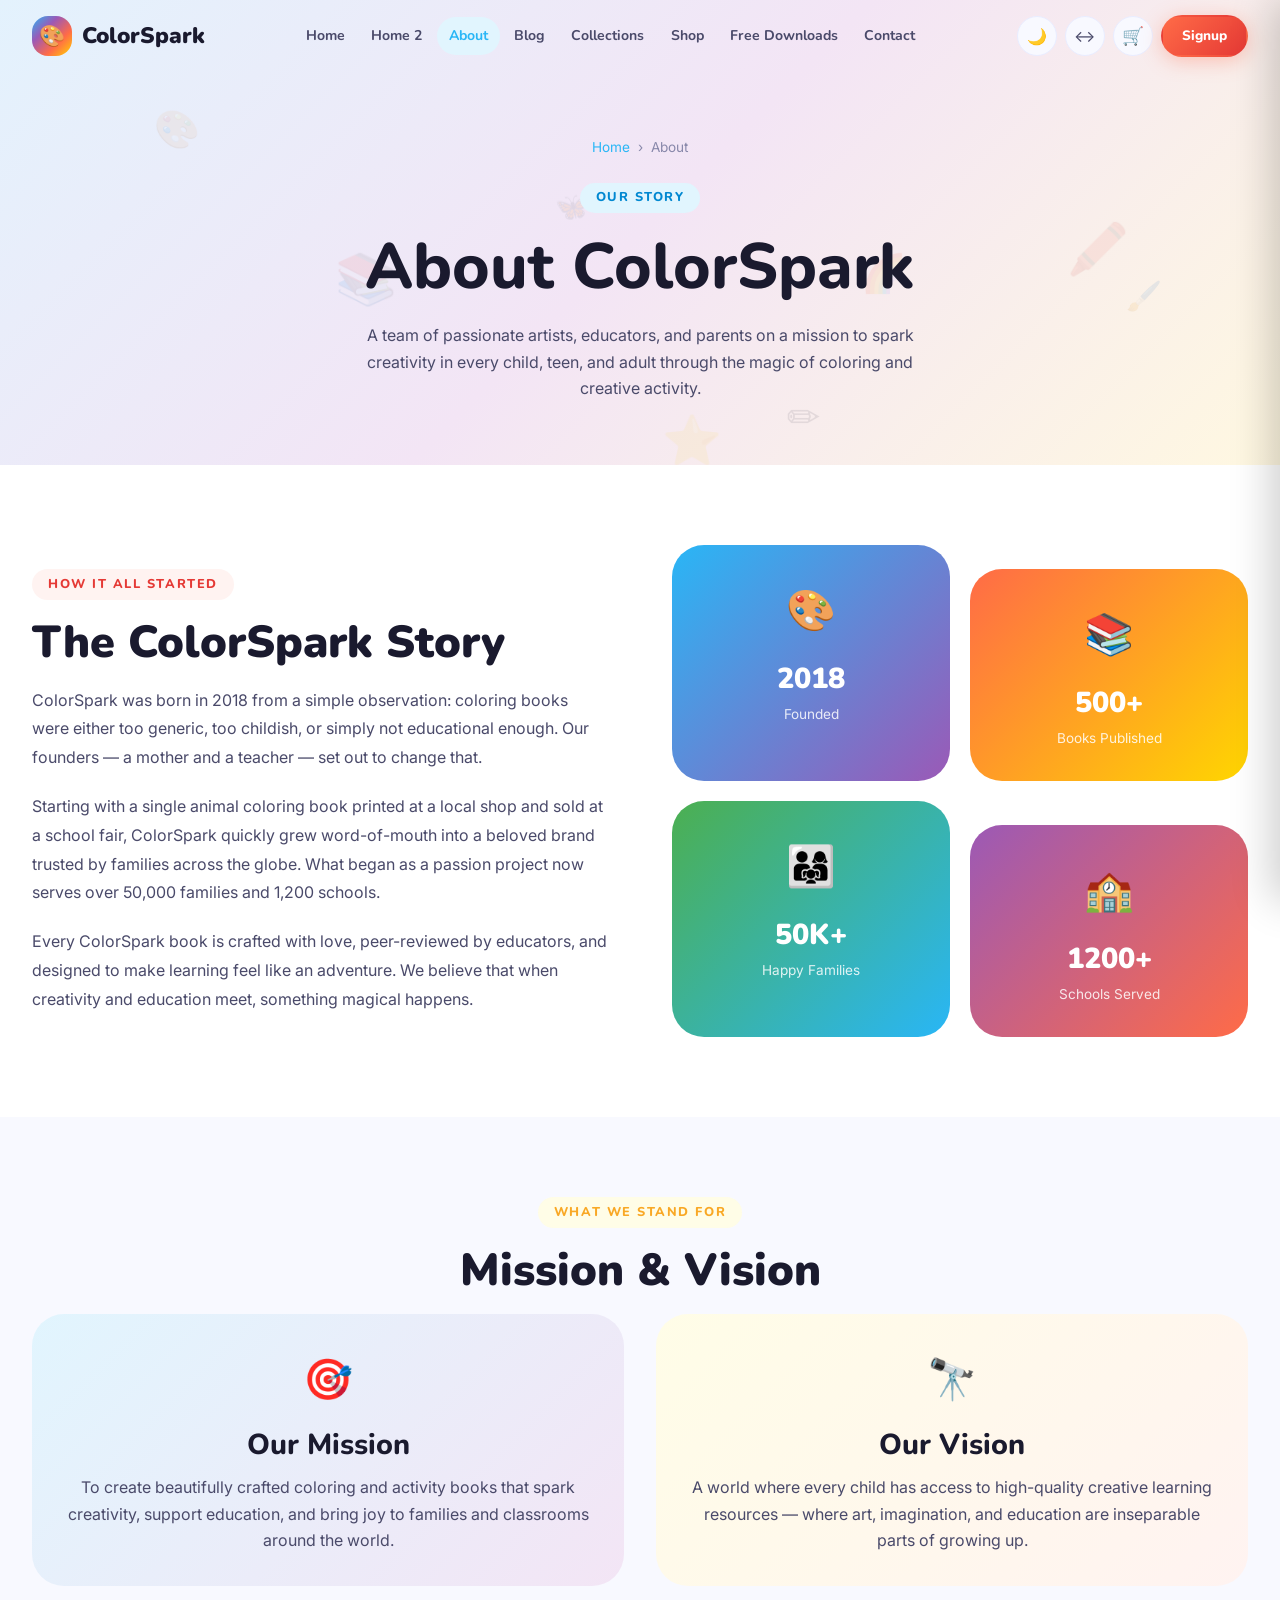
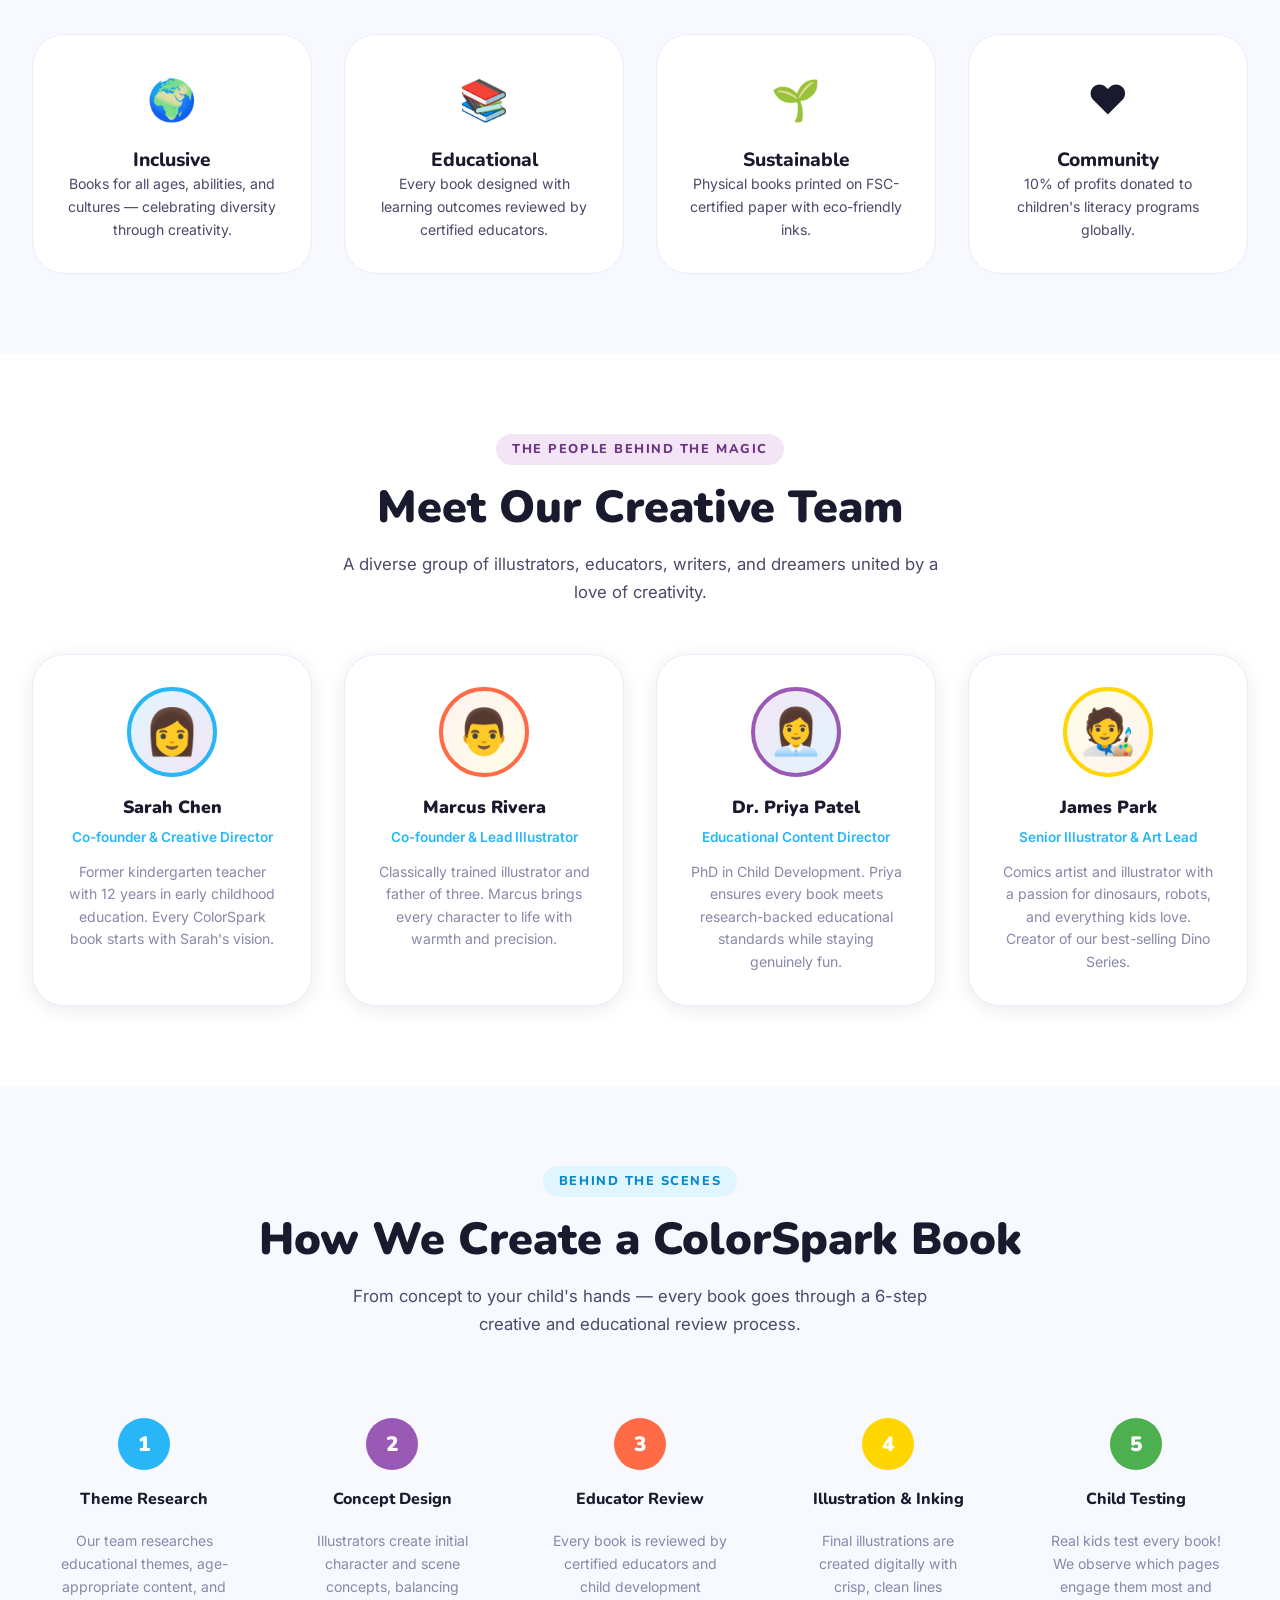
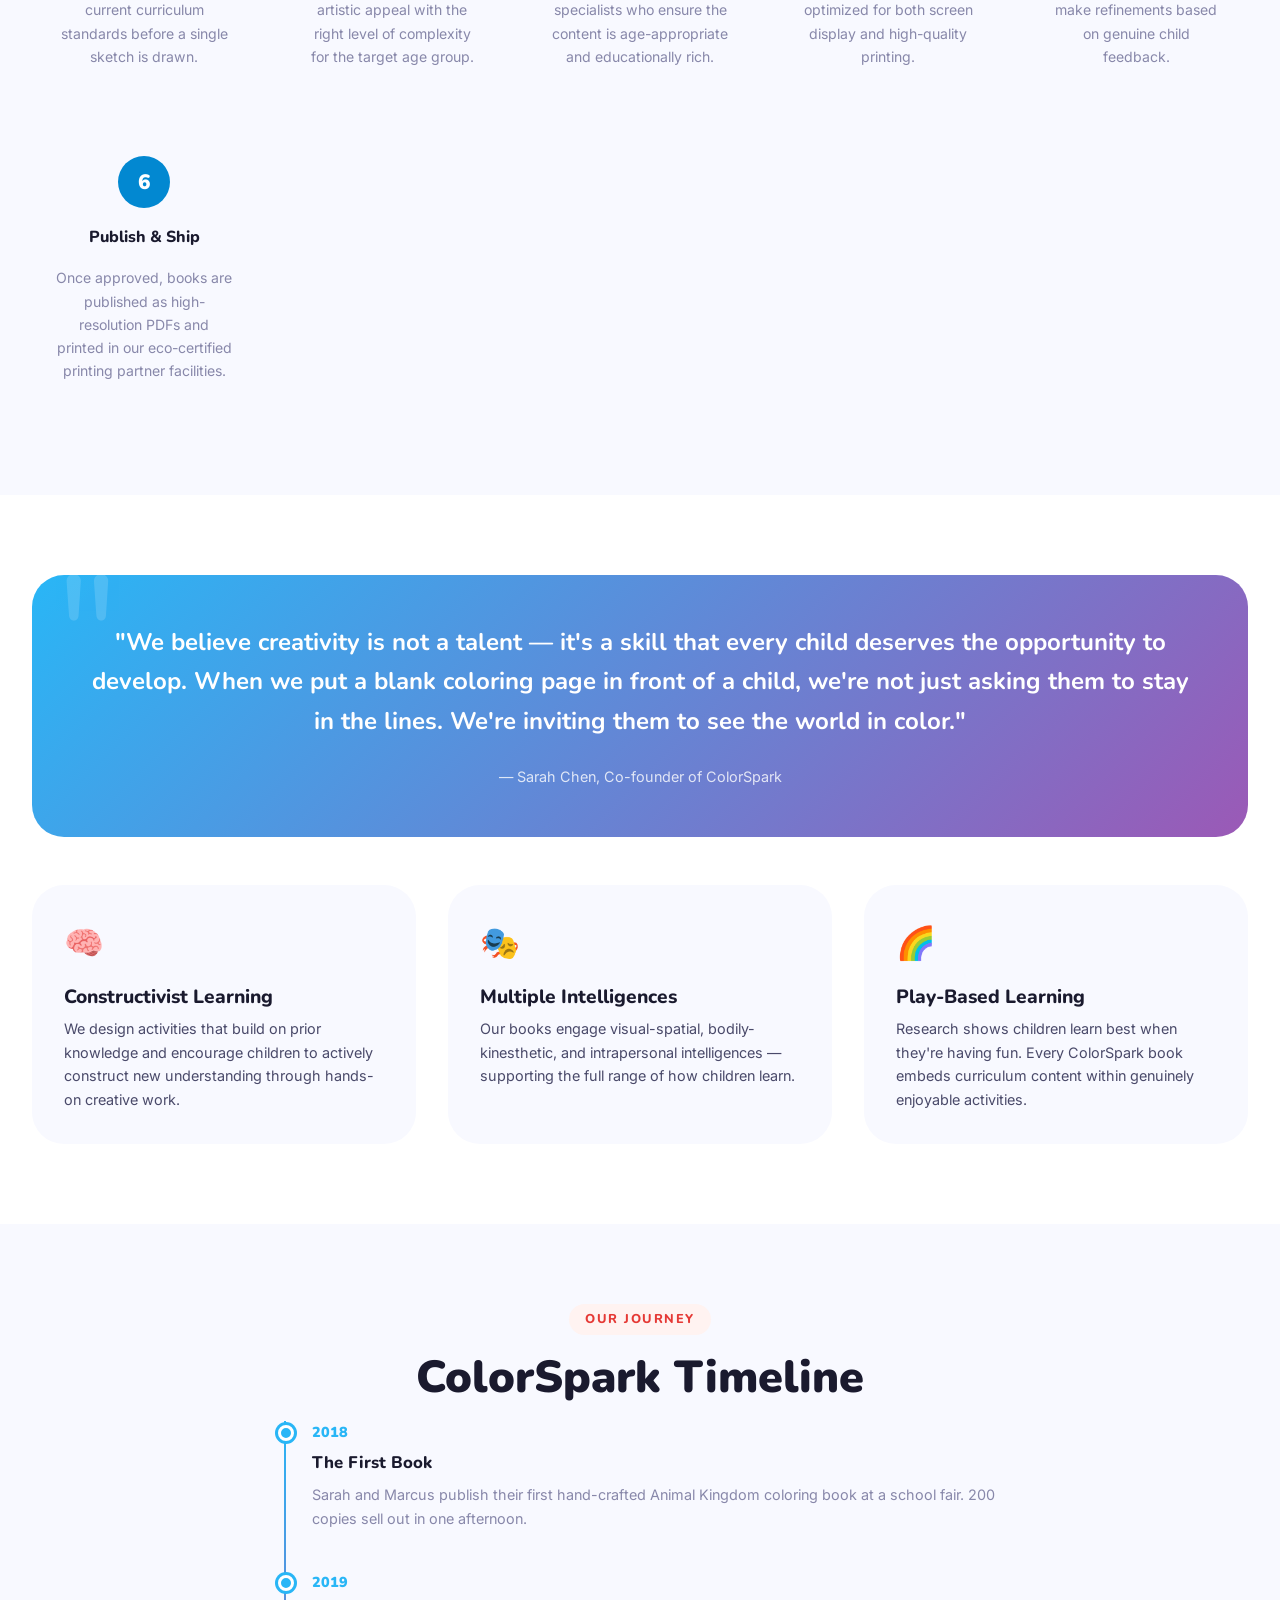
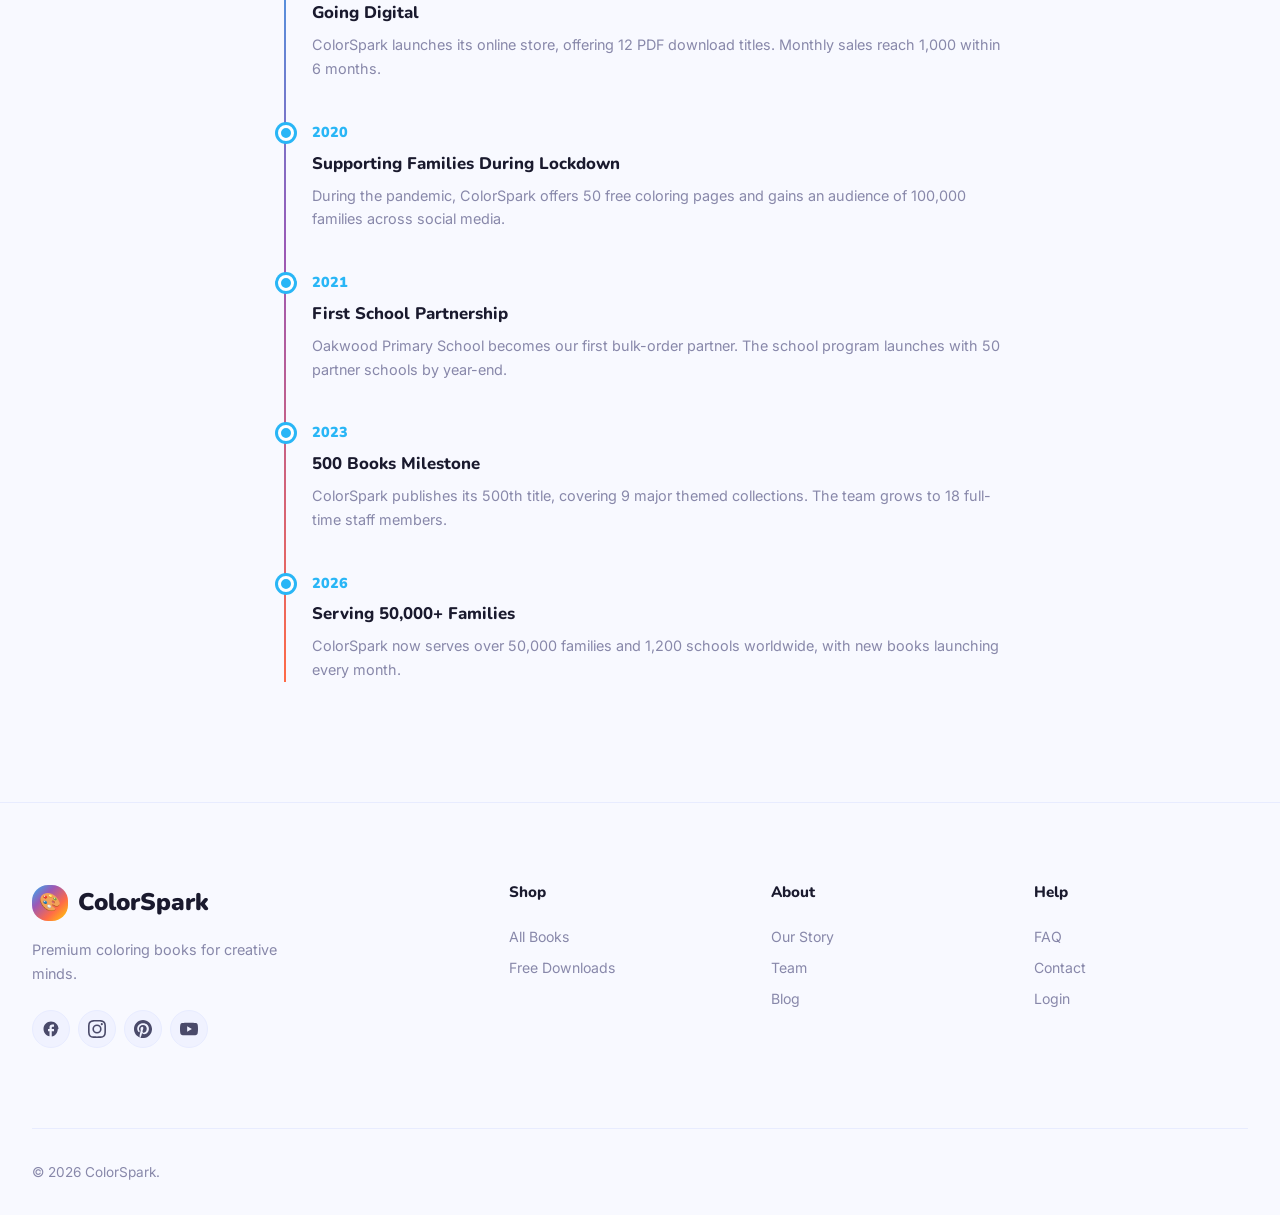
==== about.html @ 8b4357b7 "index" ====
<!DOCTYPE html>
<html lang="en" dir="ltr" data-theme="light">
<head>
  <meta charset="UTF-8" />
  <meta name="viewport" content="width=device-width, initial-scale=1.0" />
  <title>About ColorSpark | Our Story, Mission & Creative Team</title>
  <meta name="description" content="Learn about ColorSpark — the creative publishing team behind your favorite coloring books. Our story, mission, illustration process, and educational philosophy." />
  <link rel="icon" href="data:image/svg+xml,<svg xmlns=%22http://www.w3.org/2000/svg%22 viewBox=%220 0 100 100%22><text y=%22.9em%22 font-size=%2290%22>🎨</text></svg>" />
  <link rel="preconnect" href="https://fonts.googleapis.com" />
  <link href="https://fonts.googleapis.com/css2?family=Nunito:wght@400;600;700;800;900&family=Inter:wght@300;400;500;600;700&display=swap" rel="stylesheet" />
  <link rel="stylesheet" href="css/style.css" />
  <link rel="stylesheet" href="css/animations.css" />
  <link rel="stylesheet" href="css/rtl.css" />
  <style>
    .page-scroll-progress { position:fixed;top:0;left:0;height:3px;background:var(--grad-rainbow);z-index:2000;width:0; }
    /* Team card */
    .team-card { background: var(--bg-card); border: 1px solid var(--border); border-radius: var(--radius-xl); padding: 2rem; text-align: center; transition: all var(--transition); box-shadow: var(--shadow-card); }
    .team-card:hover { transform: translateY(-8px); box-shadow: var(--shadow-lg); }
    .team-avatar { width: 90px; height: 90px; border-radius: 50%; display: flex; align-items: center; justify-content: center; font-size: 2.8rem; margin: 0 auto 1rem; border: 4px solid var(--border); }
    .team-name { font-family: var(--font-heading); font-weight: 900; font-size: 1.1rem; margin-bottom: .25rem; }
    .team-role { font-size: .85rem; color: var(--sky-blue); font-weight: 600; margin-bottom: .75rem; }
    .team-bio { font-size: .88rem; color: var(--text-muted); line-height: 1.6; }
    /* Timeline */
    .timeline { position: relative; padding-left: 40px; }
    .timeline::before { content: ''; position: absolute; left: 12px; top: 0; bottom: 0; width: 2px; background: linear-gradient(to bottom, var(--sky-blue), var(--purple), var(--coral)); }
    .timeline-item { position: relative; margin-bottom: 2.5rem; }
    .timeline-item::before { content: ''; position: absolute; left: -34px; top: 4px; width: 16px; height: 16px; border-radius: 50%; background: var(--sky-blue); border: 3px solid var(--bg-base); box-shadow: 0 0 0 3px var(--sky-blue); }
    .timeline-year { font-family: var(--font-heading); font-weight: 900; color: var(--sky-blue); font-size: .9rem; margin-bottom: .3rem; }
    .timeline-title { font-family: var(--font-heading); font-weight: 800; font-size: 1.05rem; margin-bottom: .4rem; }
    .timeline-text { font-size: .9rem; color: var(--text-muted); line-height: 1.65; }
    /* Mission values */
    .value-card { background: var(--bg-card); border: 1px solid var(--border); border-radius: var(--radius-xl); padding: 2rem; text-align: center; transition: all var(--transition); }
    .value-card:hover { transform: translateY(-4px); box-shadow: var(--shadow-md); }
    .value-icon { font-size: 2.5rem; display: block; margin-bottom: 1rem; }
    /* Quote block */
    .quote-block { background: linear-gradient(135deg, var(--sky-blue), var(--purple)); border-radius: var(--radius-xl); padding: 3rem; text-align: center; color: #fff; position: relative; overflow: hidden; }
    .quote-block::before { content: '"'; font-size: 10rem; font-family: var(--font-heading); position: absolute; top: -20px; left: 24px; opacity: .15; line-height: 1; }
    .quote-text { font-family: var(--font-heading); font-weight: 700; font-size: clamp(1.1rem,2vw,1.5rem); line-height: 1.65; position: relative; z-index: 1; margin-bottom: 1.5rem; }
    .quote-attr { font-size: .9rem; opacity: .8; position: relative; z-index: 1; }
    /* Process steps */
    .process-wrap { display: grid; grid-template-columns: repeat(auto-fit, minmax(200px,1fr)); gap: 1.5rem; }
    .process-card { text-align: center; padding: 2rem 1.5rem; }
    .process-num { width: 52px; height: 52px; border-radius: 50%; display: flex; align-items: center; justify-content: center; font-family: var(--font-heading); font-weight: 900; font-size: 1.3rem; color: #fff; margin: 0 auto 1rem; }
    .process-title { font-family: var(--font-heading); font-weight: 800; font-size: 1rem; margin-bottom: 1rem; text-align: center; }
    .process-text { font-size: .88rem; color: var(--text-muted); line-height: 1.65; text-align: center; margin: 0; }
  </style>
</head>
<body>
  <div class="page-scroll-progress"></div>
  <nav id="navbar">
    <div class="nav-container">
      <a href="index.html" class="nav-logo"><div class="nav-logo-icon">🎨</div><span>ColorSpark</span></a>
      <div class="nav-links">
        <a href="index.html" class="nav-link">Home</a>
        <a href="home2.html" class="nav-link">Home 2</a>
        <a href="about.html" class="nav-link">About</a>
        <a href="blog.html" class="nav-link">Blog</a>
        <a href="collections.html" class="nav-link">Collections</a>
        <a href="shop.html" class="nav-link">Shop</a>
        <a href="free-downloads.html" class="nav-link">Free Downloads</a>
        <a href="contact.html" class="nav-link">Contact</a>
      </div>
      <div class="nav-actions">
        <button class="control-btn theme-toggle-btn">🌙</button>
        <button class="control-btn rtl-toggle-btn">↔️</button>
        <button class="nav-icon-btn open-cart-btn">🛒<span class="cart-count">0</span></button>
        <a href="login.html" class="btn btn-primary btn-sm">Signup</a>
      </div>
      <button class="nav-hamburger"><span></span><span></span><span></span></button>
    </div>
  </nav>
  <div class="mobile-nav">
    <a href="index.html" class="nav-link">🏠 Home</a>
    <a href="home2.html" class="nav-link">🏡 Home 2</a>
    <a href="about.html" class="nav-link">💡 About</a>
    <a href="blog.html" class="nav-link">📝 Blog</a>
    <a href="collections.html" class="nav-link">📚 Collections</a>
    <a href="shop.html" class="nav-link">🛍️ Shop</a>
    <a href="free-downloads.html" class="nav-link">⬇️ Free Downloads</a>
    <a href="contact.html" class="nav-link">📬 Contact</a>
    <a href="login.html" class="nav-link">🔑 Login</a>
  </div>

  <!-- HERO -->
  <section class="page-hero">
    <div class="floating-shapes" data-shape-count="8" style="opacity:.2;"></div>
    <div class="container" style="position:relative;z-index:2;">
      <div class="breadcrumb" style="justify-content:center;"><a href="index.html">Home</a> <span>›</span> <span>About</span></div>
      <span class="section-label label-blue">Our Story</span>
      <h1 class="reveal">About ColorSpark</h1>
      <p class="reveal reveal-delay-1">A team of passionate artists, educators, and parents on a mission to spark creativity in every child, teen, and adult through the magic of coloring and creative activity.</p>
    </div>
  </section>

  <!-- PUBLISHER STORY -->
  <section class="section">
    <div class="container">
      <div class="grid-2" style="align-items:center;gap:4rem;">
        <div class="reveal-left">
          <span class="section-label label-coral">How It All Started</span>
          <h2 class="section-title">The ColorSpark Story</h2>
          <p style="margin-bottom:1.25rem;line-height:1.8;">ColorSpark was born in 2018 from a simple observation: coloring books were either too generic, too childish, or simply not educational enough. Our founders — a mother and a teacher — set out to change that.</p>
          <p style="margin-bottom:1.25rem;line-height:1.8;">Starting with a single animal coloring book printed at a local shop and sold at a school fair, ColorSpark quickly grew word-of-mouth into a beloved brand trusted by families across the globe. What began as a passion project now serves over 50,000 families and 1,200 schools.</p>
          <p style="line-height:1.8;">Every ColorSpark book is crafted with love, peer-reviewed by educators, and designed to make learning feel like an adventure. We believe that when creativity and education meet, something magical happens.</p>
        </div>
        <div class="reveal-right">
          <div style="display:grid;grid-template-columns:1fr 1fr;gap:1.25rem;">
            <div style="background:linear-gradient(135deg,var(--sky-blue),var(--purple));border-radius:var(--radius-xl);padding:2rem;color:#fff;text-align:center;"><div style="font-size:2.5rem;margin-bottom:.75rem;">🎨</div><div style="font-family:var(--font-heading);font-weight:900;font-size:1.8rem;">2018</div><div style="opacity:.85;font-size:.85rem;">Founded</div></div>
            <div style="background:linear-gradient(135deg,var(--coral),var(--yellow));border-radius:var(--radius-xl);padding:2rem;color:#fff;text-align:center;margin-top:1.5rem;"><div style="font-size:2.5rem;margin-bottom:.75rem;">📚</div><div style="font-family:var(--font-heading);font-weight:900;font-size:1.8rem;">500+</div><div style="opacity:.85;font-size:.85rem;">Books Published</div></div>
            <div style="background:linear-gradient(135deg,#4CAF50,#29B6F6);border-radius:var(--radius-xl);padding:2rem;color:#fff;text-align:center;"><div style="font-size:2.5rem;margin-bottom:.75rem;">👨‍👩‍👧</div><div style="font-family:var(--font-heading);font-weight:900;font-size:1.8rem;">50K+</div><div style="opacity:.85;font-size:.85rem;">Happy Families</div></div>
            <div style="background:linear-gradient(135deg,var(--purple),var(--coral));border-radius:var(--radius-xl);padding:2rem;color:#fff;text-align:center;margin-top:1.5rem;"><div style="font-size:2.5rem;margin-bottom:.75rem;">🏫</div><div style="font-family:var(--font-heading);font-weight:900;font-size:1.8rem;">1200+</div><div style="opacity:.85;font-size:.85rem;">Schools Served</div></div>
          </div>
        </div>
      </div>
    </div>
  </section>

  <!-- MISSION & VISION -->
  <section class="section section-alt">
    <div class="container">
      <div class="text-center reveal">
        <span class="section-label label-yellow">What We Stand For</span>
        <h2 class="section-title">Mission &amp; Vision</h2>
      </div>
      <div class="grid-2" style="gap:2rem;margin-bottom:3rem;">
        <div class="value-card reveal reveal-delay-1" style="background:linear-gradient(135deg,var(--sky-blue-light),var(--purple-light));border:none;">
          <span class="value-icon">🎯</span>
          <h3 style="margin-bottom:.75rem;">Our Mission</h3>
          <p>To create beautifully crafted coloring and activity books that spark creativity, support education, and bring joy to families and classrooms around the world.</p>
        </div>
        <div class="value-card reveal reveal-delay-2" style="background:linear-gradient(135deg,var(--yellow-light),var(--coral-light));border:none;">
          <span class="value-icon">🔭</span>
          <h3 style="margin-bottom:.75rem;">Our Vision</h3>
          <p>A world where every child has access to high-quality creative learning resources — where art, imagination, and education are inseparable parts of growing up.</p>
        </div>
      </div>
      <div class="grid-4">
        <div class="value-card reveal reveal-delay-1"><span class="value-icon">🌍</span><h4>Inclusive</h4><p style="font-size:.88rem;">Books for all ages, abilities, and cultures — celebrating diversity through creativity.</p></div>
        <div class="value-card reveal reveal-delay-2"><span class="value-icon">📚</span><h4>Educational</h4><p style="font-size:.88rem;">Every book designed with learning outcomes reviewed by certified educators.</p></div>
        <div class="value-card reveal reveal-delay-3"><span class="value-icon">🌱</span><h4>Sustainable</h4><p style="font-size:.88rem;">Physical books printed on FSC-certified paper with eco-friendly inks.</p></div>
        <div class="value-card reveal reveal-delay-4"><span class="value-icon">❤️</span><h4>Community</h4><p style="font-size:.88rem;">10% of profits donated to children's literacy programs globally.</p></div>
      </div>
    </div>
  </section>

  <!-- CREATIVE TEAM -->
  <section class="section">
    <div class="container">
      <div class="text-center reveal">
        <span class="section-label label-purple">The People Behind the Magic</span>
        <h2 class="section-title">Meet Our Creative Team</h2>
        <p class="section-subtitle">A diverse group of illustrators, educators, writers, and dreamers united by a love of creativity.</p>
      </div>
      <div class="grid-4">
        <div class="team-card reveal reveal-delay-1">
          <div class="team-avatar" style="background:linear-gradient(135deg,var(--sky-blue-light),var(--purple-light));border-color:var(--sky-blue);">👩</div>
          <div class="team-name">Sarah Chen</div>
          <div class="team-role">Co-founder & Creative Director</div>
          <div class="team-bio">Former kindergarten teacher with 12 years in early childhood education. Every ColorSpark book starts with Sarah's vision.</div>
        </div>
        <div class="team-card reveal reveal-delay-2">
          <div class="team-avatar" style="background:linear-gradient(135deg,var(--coral-light),var(--yellow-light));border-color:var(--coral);">👨</div>
          <div class="team-name">Marcus Rivera</div>
          <div class="team-role">Co-founder & Lead Illustrator</div>
          <div class="team-bio">Classically trained illustrator and father of three. Marcus brings every character to life with warmth and precision.</div>
        </div>
        <div class="team-card reveal reveal-delay-3">
          <div class="team-avatar" style="background:linear-gradient(135deg,var(--purple-light),var(--sky-blue-light));border-color:var(--purple);">👩‍💼</div>
          <div class="team-name">Dr. Priya Patel</div>
          <div class="team-role">Educational Content Director</div>
          <div class="team-bio">PhD in Child Development. Priya ensures every book meets research-backed educational standards while staying genuinely fun.</div>
        </div>
        <div class="team-card reveal reveal-delay-4">
          <div class="team-avatar" style="background:linear-gradient(135deg,var(--yellow-light),var(--coral-light));border-color:var(--yellow);">🧑‍🎨</div>
          <div class="team-name">James Park</div>
          <div class="team-role">Senior Illustrator & Art Lead</div>
          <div class="team-bio">Comics artist and illustrator with a passion for dinosaurs, robots, and everything kids love. Creator of our best-selling Dino Series.</div>
        </div>
      </div>
    </div>
  </section>

  <!-- ILLUSTRATION PROCESS -->
  <section class="section section-alt">
    <div class="container">
      <div class="text-center reveal">
        <span class="section-label label-blue">Behind the Scenes</span>
        <h2 class="section-title">How We Create a ColorSpark Book</h2>
        <p class="section-subtitle">From concept to your child's hands — every book goes through a 6-step creative and educational review process.</p>
      </div>
      <div class="process-wrap">
        <div class="process-card reveal reveal-delay-1">
          <div class="process-num" style="background:var(--sky-blue);">1</div>
          <div class="process-title">Theme Research</div>
          <div class="process-text">Our team researches educational themes, age-appropriate content, and current curriculum standards before a single sketch is drawn.</div>
        </div>
        <div class="process-card reveal reveal-delay-2">
          <div class="process-num" style="background:var(--purple);">2</div>
          <div class="process-title">Concept Design</div>
          <div class="process-text">Illustrators create initial character and scene concepts, balancing artistic appeal with the right level of complexity for the target age group.</div>
        </div>
        <div class="process-card reveal reveal-delay-3">
          <div class="process-num" style="background:var(--coral);">3</div>
          <div class="process-title">Educator Review</div>
          <div class="process-text">Every book is reviewed by certified educators and child development specialists who ensure the content is age-appropriate and educationally rich.</div>
        </div>
        <div class="process-card reveal reveal-delay-4">
          <div class="process-num" style="background:var(--yellow);">4</div>
          <div class="process-title">Illustration &amp; Inking</div>
          <div class="process-text">Final illustrations are created digitally with crisp, clean lines optimized for both screen display and high-quality printing.</div>
        </div>
        <div class="process-card reveal reveal-delay-1">
          <div class="process-num" style="background:var(--green);">5</div>
          <div class="process-title">Child Testing</div>
          <div class="process-text">Real kids test every book! We observe which pages engage them most and make refinements based on genuine child feedback.</div>
        </div>
        <div class="process-card reveal reveal-delay-2">
          <div class="process-num" style="background:var(--sky-blue-dark);">6</div>
          <div class="process-title">Publish &amp; Ship</div>
          <div class="process-text">Once approved, books are published as high-resolution PDFs and printed in our eco-certified printing partner facilities.</div>
        </div>
      </div>
    </div>
  </section>

  <!-- EDUCATIONAL PHILOSOPHY -->
  <section class="section">
    <div class="container">
      <div class="quote-block reveal">
        <div class="quote-text">
          "We believe creativity is not a talent — it's a skill that every child deserves the opportunity to develop. When we put a blank coloring page in front of a child, we're not just asking them to stay in the lines. We're inviting them to see the world in color."
        </div>
        <div class="quote-attr">— Sarah Chen, Co-founder of ColorSpark</div>
      </div>
      <div class="grid-3" style="margin-top:3rem;">
        <div class="reveal reveal-delay-1" style="background:var(--bg-soft);border-radius:var(--radius-xl);padding:2rem;">
          <div style="font-size:2rem;margin-bottom:1rem;">🧠</div>
          <h4>Constructivist Learning</h4>
          <p style="font-size:.9rem;margin-top:.5rem;">We design activities that build on prior knowledge and encourage children to actively construct new understanding through hands-on creative work.</p>
        </div>
        <div class="reveal reveal-delay-2" style="background:var(--bg-soft);border-radius:var(--radius-xl);padding:2rem;">
          <div style="font-size:2rem;margin-bottom:1rem;">🎭</div>
          <h4>Multiple Intelligences</h4>
          <p style="font-size:.9rem;margin-top:.5rem;">Our books engage visual-spatial, bodily-kinesthetic, and intrapersonal intelligences — supporting the full range of how children learn.</p>
        </div>
        <div class="reveal reveal-delay-3" style="background:var(--bg-soft);border-radius:var(--radius-xl);padding:2rem;">
          <div style="font-size:2rem;margin-bottom:1rem;">🌈</div>
          <h4>Play-Based Learning</h4>
          <p style="font-size:.9rem;margin-top:.5rem;">Research shows children learn best when they're having fun. Every ColorSpark book embeds curriculum content within genuinely enjoyable activities.</p>
        </div>
      </div>
    </div>
  </section>

  <!-- HISTORY TIMELINE -->
  <section class="section section-alt">
    <div class="container" style="max-width:800px;">
      <div class="text-center reveal">
        <span class="section-label label-coral">Our Journey</span>
        <h2 class="section-title">ColorSpark Timeline</h2>
      </div>
      <div class="timeline reveal">
        <div class="timeline-item">
          <div class="timeline-year">2018</div>
          <div class="timeline-title">The First Book</div>
          <div class="timeline-text">Sarah and Marcus publish their first hand-crafted Animal Kingdom coloring book at a school fair. 200 copies sell out in one afternoon.</div>
        </div>
        <div class="timeline-item">
          <div class="timeline-year">2019</div>
          <div class="timeline-title">Going Digital</div>
          <div class="timeline-text">ColorSpark launches its online store, offering 12 PDF download titles. Monthly sales reach 1,000 within 6 months.</div>
        </div>
        <div class="timeline-item">
          <div class="timeline-year">2020</div>
          <div class="timeline-title">Supporting Families During Lockdown</div>
          <div class="timeline-text">During the pandemic, ColorSpark offers 50 free coloring pages and gains an audience of 100,000 families across social media.</div>
        </div>
        <div class="timeline-item">
          <div class="timeline-year">2021</div>
          <div class="timeline-title">First School Partnership</div>
          <div class="timeline-text">Oakwood Primary School becomes our first bulk-order partner. The school program launches with 50 partner schools by year-end.</div>
        </div>
        <div class="timeline-item">
          <div class="timeline-year">2023</div>
          <div class="timeline-title">500 Books Milestone</div>
          <div class="timeline-text">ColorSpark publishes its 500th title, covering 9 major themed collections. The team grows to 18 full-time staff members.</div>
        </div>
        <div class="timeline-item">
          <div class="timeline-year">2026</div>
          <div class="timeline-title">Serving 50,000+ Families</div>
          <div class="timeline-text">ColorSpark now serves over 50,000 families and 1,200 schools worldwide, with new books launching every month.</div>
        </div>
      </div>
    </div>
  </section>

  <!-- FOOTER -->
  <footer class="footer">
    <div class="container">
      <div class="footer-grid">
        <div><div class="footer-logo"><div class="nav-logo-icon" style="width:36px;height:36px;font-size:1.1rem;">🎨</div><span>ColorSpark</span></div><p class="footer-desc">Premium coloring books for creative minds.</p><div class="footer-social">
            <a href="#" class="social-btn" title="Facebook">
              <svg viewBox="0 0 24 24" width="18" height="18" fill="currentColor"><path d="M22 12c0-5.52-4.48-10-10-10S2 6.48 2 12c0 4.84 3.44 8.87 8 9.8V15H8v-3h2V9.5C10 7.57 11.57 6 13.5 6H16v3h-2c-.55 0-1 .45-1 1v2h3v3h-3v6.95c4.56-.93 8-4.96 8-9.75z"/></svg>
            </a>
            <a href="#" class="social-btn" title="Instagram">
              <svg viewBox="0 0 24 24" width="18" height="18" fill="currentColor"><path d="M12 2.163c3.204 0 3.584.012 4.85.07 3.252.148 4.771 1.691 4.919 4.919.058 1.265.069 1.645.069 4.849 0 3.205-.012 3.584-.069 4.849-.149 3.225-1.664 4.771-4.919 4.919-1.266.058-1.644.07-4.85.07-3.204 0-3.584-.012-4.849-.07-3.26-.149-4.771-1.699-4.919-4.92-.058-1.265-.07-1.644-.07-4.849 0-3.204.013-3.583.07-4.849.149-3.227 1.664-4.771 4.919-4.919 1.266-.057 1.645-.069 4.849-.069zM12 0C8.741 0 8.333.014 7.053.072 2.695.272.273 2.69.073 7.051.014 8.333 0 8.741 0 12c0 3.259.014 3.668.072 4.948.2 4.358 2.618 6.78 6.98 6.98 1.281.058 1.689.072 4.948.072 3.259 0 3.668-.014 4.948-.072 4.354-.2 6.782-2.618 6.979-6.98.059-1.28.073-1.689.073-4.948 0-3.259-.014-3.667-.072-4.947-.196-4.354-2.617-6.78-6.979-6.98C15.668.014 15.259 0 12 0zm0 5.838a6.162 6.162 0 100 12.324 6.162 6.162 0 000-12.324zM12 16a4 4 0 110-8 4 4 0 010 8zm6.406-11.845a1.44 1.44 0 100 2.881 1.44 1.44 0 000-2.881z"/></svg>
            </a>
            <a href="#" class="social-btn" title="Pinterest">
              <svg viewBox="0 0 24 24" width="18" height="18" fill="currentColor"><path d="M12 0C5.373 0 0 5.372 0 12c0 5.084 3.163 9.426 7.627 11.174-.105-.949-.2-2.405.042-3.441.218-.937 1.407-5.965 1.407-5.965s-.359-.719-.359-1.782c0-1.668.967-2.914 2.171-2.914 1.023 0 1.518.769 1.518 1.69 0 1.029-.655 2.568-.993 3.993-.283 1.194.599 2.169 1.777 2.169 2.133 0 3.772-2.249 3.772-5.495 0-2.873-2.064-4.882-5.012-4.882-3.414 0-5.418 2.561-5.418 5.207 0 1.031.397 2.138.893 2.738.098.119.112.224.083.342-.091.381-.294 1.199-.334 1.363-.053.218-.176.265-.406.156-1.52-.707-2.47-2.932-2.47-4.717 0-3.839 2.79-7.365 8.044-7.365 4.223 0 7.503 3.01 7.503 7.029 0 4.194-2.643 7.571-6.312 7.571-1.233 0-2.393-.641-2.79-1.394 0 0-.61 2.324-.758 2.897-.275 1.056-1.014 2.381-1.51 3.192 1.125.328 2.311.507 3.537.507 6.627 0 12-5.373 12-12S18.627 0 12 0z"/></svg>
            </a>
            <a href="#" class="social-btn" title="YouTube">
              <svg viewBox="0 0 24 24" width="18" height="18" fill="currentColor"><path d="M23.498 6.163a3.003 3.003 0 00-2.11-2.11C19.518 3.545 12 3.545 12 3.545s-7.518 0-9.388.508a3.003 3.003 0 00-2.11 2.11C0 8.033 0 12 0 12s0 3.967.502 5.837a3.003 3.003 0 002.11 2.11c1.87.508 9.388.508 9.388.508s7.518 0 9.388-.508a3.003 3.003 0 002.11-2.11C24 15.967 24 12 24 12s0-3.967-.502-5.837zM9.545 15.568V8.432L15.818 12l-6.273 3.568z"/></svg>
            </a>
          </div></div>
        <div class="footer-col"><h5>Shop</h5><div class="footer-links"><a href="shop.html" class="footer-link">All Books</a><a href="free-downloads.html" class="footer-link">Free Downloads</a></div></div>
        <div class="footer-col"><h5>About</h5><div class="footer-links"><a href="about.html" class="footer-link">Our Story</a><a href="about.html" class="footer-link">Team</a><a href="blog.html" class="footer-link">Blog</a></div></div>
        <div class="footer-col"><h5>Help</h5><div class="footer-links"><a href="contact.html#faq-section" class="footer-link">FAQ</a><a href="contact.html" class="footer-link">Contact</a><a href="login.html" class="footer-link">Login</a></div></div>
      </div>
      <div class="footer-bottom"><span>© 2026 ColorSpark.</span></div>
    </div>
  </footer>

  <div id="cart-overlay" class="cart-overlay"></div>
  <div id="cart-drawer" class="cart-drawer">
    <div class="cart-header"><div class="cart-title">🛒 Your Cart</div><button class="cart-close">✕</button></div>
    <div class="cart-items" id="cart-items"></div>
    <div class="cart-footer"><div class="cart-total"><span class="cart-total-label">Total</span><span class="cart-total-price" id="cart-total-price">$0.00</span></div><a href="shop.html" class="btn btn-primary" style="width:100%;justify-content:center;">💳 Checkout</a></div>
  </div>
  <div id="toast" class="toast"></div>
  <button class="scroll-top">↑</button>
  <script src="js/main.js"></script>
  <script src="js/animations.js"></script>
</body>
</html>
---- css/style.css ----
/* ============================================================
   ColorSpark — Global Stylesheet
   Modern Creative Publishing Brand
   ============================================================ */

/* ── Google Fonts ─────────────────────────────────────────── */
@import url('https://fonts.googleapis.com/css2?family=Nunito:wght@400;600;700;800;900&family=Inter:wght@300;400;500;600;700&display=swap');

/* ── Design Tokens ────────────────────────────────────────── */
:root {
  /* Brand Colors */
  --sky-blue:      #29B6F6;
  --sky-blue-dark: #0288D1;
  --sky-blue-light:#E1F5FE;
  --yellow:        #FFD600;
  --yellow-dark:   #F9A825;
  --yellow-light:  #FFFDE7;
  --coral:         #FF6B47;
  --coral-dark:    #E53935;
  --coral-light:   #FFF3F1;
  --purple:        #9B59B6;
  --purple-dark:   #6C3483;
  --purple-light:  #F3E5F5;
  --green:         #4CAF50;

  /* Gradient Presets */
  --grad-blue:   linear-gradient(135deg, #29B6F6 0%, #0288D1 100%);
  --grad-yellow: linear-gradient(135deg, #FFD600 0%, #F9A825 100%);
  --grad-coral:  linear-gradient(135deg, #FF6B47 0%, #E53935 100%);
  --grad-purple: linear-gradient(135deg, #9B59B6 0%, #6C3483 100%);
  --grad-hero:   linear-gradient(135deg, #E3F2FD 0%, #F3E5F5 50%, #FFF8E1 100%);
  --grad-rainbow:linear-gradient(135deg, #29B6F6, #9B59B6, #FF6B47, #FFD600);

  /* Light Mode Surfaces */
  --bg-base:    #FFFFFF;
  --bg-soft:    #F8F9FF;
  --bg-muted:   #F0F2FF;
  --bg-card:    #FFFFFF;
  --border:     #E8ECFF;
  --shadow-sm:  0 2px 8px rgba(41,182,246,0.10);
  --shadow-md:  0 8px 32px rgba(41,182,246,0.15);
  --shadow-lg:  0 20px 60px rgba(41,182,246,0.20);
  --shadow-card:0 4px 20px rgba(0,0,0,0.08);

  /* Text */
  --text-primary:   #1A1A2E;
  --text-secondary: #4A4A6A;
  --text-muted:     #8888AA;
  --text-inverse:   #FFFFFF;

  /* Typography */
  --font-heading: 'Nunito', 'Comic Sans MS', cursive, sans-serif;
  --font-body:    'Inter', system-ui, sans-serif;

  /* Spacing */
  --space-xs:  0.25rem;
  --space-sm:  0.5rem;
  --space-md:  1rem;
  --space-lg:  1.5rem;
  --space-xl:  2rem;
  --space-2xl: 3rem;
  --space-3xl: 5rem;

  /* Radii */
  --radius-sm:  0.5rem;
  --radius-md:  1rem;
  --radius-lg:  1.5rem;
  --radius-xl:  2rem;
  --radius-full:9999px;

  /* Transitions */
  --ease-out:   cubic-bezier(0.23, 1, 0.32, 1);
  --ease-bounce:cubic-bezier(0.34, 1.56, 0.64, 1);
  --transition: 0.3s var(--ease-out);

  /* Nav */
  --nav-h: 72px;
}

/* ── Dark Mode ────────────────────────────────────────────── */
[data-theme="dark"] {
  --bg-base:    #0A0A0F;
  --bg-soft:    #111120;
  --bg-muted:   #1A1A30;
  --bg-card:    #16162A;
  --border:     #2A2A4A;
  --shadow-sm:  0 2px 8px rgba(0,0,0,0.4);
  --shadow-md:  0 8px 32px rgba(0,0,0,0.5);
  --shadow-lg:  0 20px 60px rgba(0,0,0,0.6);
  --shadow-card:0 4px 20px rgba(0,0,0,0.4);
  --text-primary:   #F0F0FF;
  --text-secondary: #AAAACC;
  --text-muted:     #6666AA;
  --grad-hero:  linear-gradient(135deg, #0D1B2A 0%, #1A0D2E 50%, #2A1800 100%);
}

/* ── Reset & Base ─────────────────────────────────────────── */
*, *::before, *::after { box-sizing: border-box; margin: 0; padding: 0; }

html {
  scroll-behavior: smooth;
  font-size: 16px;
}

body {
  font-family: var(--font-body);
  background: var(--bg-base);
  color: var(--text-primary);
  line-height: 1.65;
  overflow-x: hidden;
  transition: background 0.4s ease, color 0.4s ease;
}

img { max-width: 100%; display: block; }
a { text-decoration: none; color: inherit; }
ul { list-style: none; }
button { cursor: pointer; border: none; background: none; font-family: inherit; }
input, textarea, select { font-family: inherit; }

/* ── Typography ───────────────────────────────────────────── */
h1, h2, h3, h4, h5, h6 {
  font-family: var(--font-heading);
  font-weight: 800;
  line-height: 1.2;
  color: var(--text-primary);
}

h1 { font-size: clamp(2.4rem, 5vw, 4rem); }
h2 { font-size: clamp(1.8rem, 3.5vw, 2.8rem); }
h3 { font-size: clamp(1.3rem, 2.5vw, 1.8rem); }
h4 { font-size: 1.2rem; }

p { color: var(--text-secondary); }

.section-label {
  display: inline-block;
  font-family: var(--font-heading);
  font-weight: 800;
  font-size: 0.8rem;
  letter-spacing: 0.12em;
  text-transform: uppercase;
  padding: 0.3rem 1rem;
  border-radius: var(--radius-full);
  margin-bottom: var(--space-md);
}
.label-blue   { background: var(--sky-blue-light); color: var(--sky-blue-dark); }
.label-yellow { background: var(--yellow-light); color: var(--yellow-dark); }
.label-coral  { background: var(--coral-light); color: var(--coral-dark); }
.label-purple { background: var(--purple-light); color: var(--purple-dark); }

[data-theme="dark"] .label-blue   { background: rgba(41,182,246,0.15); }
[data-theme="dark"] .label-yellow { background: rgba(255,214,0,0.15); }
[data-theme="dark"] .label-coral  { background: rgba(255,107,71,0.15); }
[data-theme="dark"] .label-purple { background: rgba(155,89,182,0.15); }

.section-title {
  font-family: var(--font-heading);
  font-weight: 900;
  margin-bottom: var(--space-md);
}
.section-subtitle {
  color: var(--text-secondary);
  font-size: 1.05rem;
  max-width: 600px;
  margin-bottom: var(--space-2xl);
}
.text-center { text-align: center; }
.text-center .section-subtitle { margin-inline: auto; }

/* ── Layout ───────────────────────────────────────────────── */
.container {
  max-width: 1300px;
  margin: 0 auto;
  padding-inline: var(--space-xl);
}

.section {
  padding-block: var(--space-3xl);
}

.section-alt { background: var(--bg-soft); }

.grid-2 { display: grid; grid-template-columns: repeat(2, 1fr); gap: var(--space-xl); }
.grid-3 { display: grid; grid-template-columns: repeat(3, 1fr); gap: var(--space-xl); }
.grid-4 { display: grid; grid-template-columns: repeat(4, 1fr); gap: var(--space-xl); }
.grid-auto { display: grid; grid-template-columns: repeat(auto-fill, minmax(260px, 1fr)); gap: var(--space-xl); }

.flex { display: flex; }
.flex-center { display: flex; align-items: center; justify-content: center; }
.flex-between { display: flex; align-items: center; justify-content: space-between; }
.gap-sm { gap: var(--space-sm); }
.gap-md { gap: var(--space-md); }
.gap-lg { gap: var(--space-lg); }

/* ── Buttons ──────────────────────────────────────────────── */
.btn {
  display: inline-flex;
  align-items: center;
  gap: 0.5rem;
  padding: 0.75rem 1.75rem;
  border-radius: var(--radius-full);
  font-family: var(--font-heading);
  font-weight: 800;
  font-size: 0.95rem;
  transition: all var(--transition);
  position: relative;
  overflow: hidden;
  border: 2px solid transparent;
  white-space: nowrap;
}

.btn::after {
  content: '';
  position: absolute;
  inset: 0;
  background: rgba(255,255,255,0.2);
  opacity: 0;
  transition: opacity 0.2s;
}
.btn:hover::after { opacity: 1; }
.btn:active { transform: scale(0.97); }

.btn-primary {
  background: var(--grad-coral);
  color: #fff;
  box-shadow: 0 4px 20px rgba(255,107,71,0.35);
}
.btn-primary:hover { box-shadow: 0 8px 30px rgba(255,107,71,0.5); transform: translateY(-2px); }

.btn-secondary {
  background: var(--grad-blue);
  color: #fff;
  box-shadow: 0 4px 20px rgba(41,182,246,0.35);
}
.btn-secondary:hover { box-shadow: 0 8px 30px rgba(41,182,246,0.5); transform: translateY(-2px); }

.btn-purple {
  background: var(--grad-purple);
  color: #fff;
  box-shadow: 0 4px 20px rgba(155,89,182,0.35);
}
.btn-purple:hover { box-shadow: 0 8px 30px rgba(155,89,182,0.5); transform: translateY(-2px); }

.btn-yellow {
  background: var(--grad-yellow);
  color: var(--text-primary);
  box-shadow: 0 4px 20px rgba(255,214,0,0.35);
}
.btn-yellow:hover { box-shadow: 0 8px 30px rgba(255,214,0,0.5); transform: translateY(-2px); }

.btn-outline {
  background: transparent;
  border: 2px solid var(--sky-blue);
  color: var(--sky-blue);
}
.btn-outline:hover { background: var(--sky-blue); color: #fff; transform: translateY(-2px); }

.btn-outline-white {
  background: transparent;
  border: 2px solid rgba(255,255,255,0.7);
  color: #fff;
}
.btn-outline-white:hover { background: rgba(255,255,255,0.15); transform: translateY(-2px); }

.btn-lg { padding: 1rem 2.25rem; font-size: 1.05rem; }
.btn-sm { padding: 0.5rem 1.2rem; font-size: 0.85rem; }
.btn-icon { padding: 0.75rem; border-radius: 50%; }

.btn-group { display: flex; gap: var(--space-md); flex-wrap: wrap; }

/* ── Navigation ───────────────────────────────────────────── */
#navbar {
  position: fixed;
  top: 0; left: 0; right: 0;
  z-index: 1000;
  height: var(--nav-h);
  display: flex;
  align-items: center;
  transition: all 0.4s var(--ease-out);
}

#navbar.scrolled {
  background: rgba(255,255,255,0.92);
  backdrop-filter: blur(20px);
  -webkit-backdrop-filter: blur(20px);
  box-shadow: 0 4px 24px rgba(0,0,0,0.08);
}
[data-theme="dark"] #navbar.scrolled {
  background: rgba(10,10,15,0.92);
  box-shadow: 0 4px 24px rgba(0,0,0,0.4);
}

.nav-container {
  max-width: 1400px;
  width: 100%;
  margin: 0 auto;
  padding-inline: var(--space-xl);
  display: flex;
  align-items: center;
  gap: var(--space-lg);
}

.nav-logo {
  display: flex;
  align-items: center;
  gap: 0.6rem;
  font-family: var(--font-heading);
  font-weight: 900;
  font-size: 1.4rem;
  color: var(--text-primary);
  flex-shrink: 0;
}
.nav-logo-icon {
  width: 40px; height: 40px;
  background: var(--grad-rainbow);
  border-radius: var(--radius-md);
  display: flex; align-items: center; justify-content: center;
  font-size: 1.3rem;
  animation: logoSpin 8s linear infinite;
}
@keyframes logoSpin {
  0%, 100% { border-radius: var(--radius-md); }
  50% { border-radius: 50%; }
}

.nav-links {
  display: flex;
  align-items: center;
  justify-content: center;
  gap: 0.15rem;
  flex: 1;
  flex-wrap: wrap;
}

.nav-link {
  font-family: var(--font-heading);
  font-weight: 700;
  font-size: 0.88rem;
  color: var(--text-secondary);
  padding: 0.45rem 0.75rem;
  border-radius: var(--radius-full);
  transition: all var(--transition);
  position: relative;
  white-space: nowrap;
}
.nav-link:hover, .nav-link.active {
  color: var(--sky-blue);
  background: var(--sky-blue-light);
}
[data-theme="dark"] .nav-link:hover,
[data-theme="dark"] .nav-link.active {
  background: rgba(41,182,246,0.12);
}

.nav-actions {
  display: flex;
  align-items: center;
  gap: var(--space-sm);
  flex-shrink: 0;
}

.nav-icon-btn {
  width: 40px; height: 40px;
  border-radius: 50%;
  background: var(--bg-soft);
  border: 1.5px solid var(--border);
  display: flex; align-items: center; justify-content: center;
  font-size: 1.1rem;
  color: var(--text-secondary);
  transition: all var(--transition);
  position: relative;
}
.nav-icon-btn:hover { background: var(--sky-blue); border-color: var(--sky-blue); color: #fff; }

.cart-count {
  position: absolute;
  top: -4px; right: -4px;
  min-width: 18px; height: 18px;
  background: var(--coral);
  color: #fff;
  font-size: 0.65rem;
  font-weight: 800;
  border-radius: var(--radius-full);
  display: flex; align-items: center; justify-content: center;
  padding: 0 3px;
}

.nav-hamburger {
  display: none;
  flex-direction: column;
  gap: 5px;
  padding: 8px;
}
.nav-hamburger span {
  display: block;
  width: 22px; height: 2px;
  background: var(--text-primary);
  border-radius: 2px;
  transition: all 0.3s;
}
.nav-hamburger.open span:nth-child(1) { transform: translateY(7px) rotate(45deg); }
.nav-hamburger.open span:nth-child(2) { opacity: 0; }
.nav-hamburger.open span:nth-child(3) { transform: translateY(-7px) rotate(-45deg); }

/* Mobile nav */
.mobile-nav {
  position: fixed;
  top: var(--nav-h);
  left: 0; right: 0;
  background: var(--bg-card);
  border-bottom: 1px solid var(--border);
  padding: var(--space-lg) var(--space-xl);
  display: flex;
  flex-direction: column;
  gap: var(--space-sm);
  transform: translateY(-110%);
  opacity: 0;
  transition: all 0.4s var(--ease-out);
  z-index: 999;
  box-shadow: var(--shadow-lg);
}
.mobile-nav.open { transform: translateY(0); opacity: 1; }
.mobile-nav .nav-link { font-size: 1rem; padding: 0.6rem 1rem; }

/* ── RTL Toggle & Theme Toggle ─────────────────────────────── */
.control-btn {
  width: 40px; height: 40px;
  border-radius: 50%;
  background: var(--bg-soft);
  border: 1.5px solid var(--border);
  display: flex; align-items: center; justify-content: center;
  font-size: 1rem;
  color: var(--text-secondary);
  transition: all var(--transition);
}
.control-btn:hover { background: var(--yellow); color: var(--text-primary); border-color: var(--yellow); }

/* ── Cards ────────────────────────────────────────────────── */
.card {
  background: var(--bg-card);
  border: 1px solid var(--border);
  border-radius: var(--radius-lg);
  overflow: hidden;
  transition: all var(--transition);
  box-shadow: var(--shadow-card);
}
.card:hover {
  transform: translateY(-6px);
  box-shadow: var(--shadow-lg);
  border-color: var(--sky-blue);
}

/* ── Product Card ─────────────────────────────────────────── */
.product-card {
  background: var(--bg-card);
  border: 1px solid var(--border);
  border-radius: var(--radius-lg);
  overflow: hidden;
  transition: all var(--transition);
  box-shadow: var(--shadow-card);
  position: relative;
}
.product-card:hover {
  transform: translateY(-8px);
  box-shadow: var(--shadow-lg);
  border-color: var(--sky-blue);
}

.product-img-wrap {
  position: relative;
  overflow: hidden;
  background: var(--bg-soft);
  aspect-ratio: 3/4;
  display: flex;
}
.product-img-wrap > div {
  width: 100%;
  height: 100%;
}
.product-img-wrap img {
  width: 100%; height: 100%;
  object-fit: cover;
  transition: transform 0.5s var(--ease-out);
}
.product-card:hover .product-img-wrap img { transform: scale(1.07); }

.product-badge {
  position: absolute;
  top: 12px; left: 12px;
  padding: 0.28rem 0.75rem;
  border-radius: var(--radius-full);
  font-family: var(--font-heading);
  font-size: 0.72rem;
  font-weight: 800;
  letter-spacing: 0.05em;
  text-transform: uppercase;
  z-index: 2;
}
.badge-new     { background: var(--sky-blue); color: #fff; }
.badge-digital { background: var(--purple); color: #fff; }
.badge-physical{ background: var(--coral); color: #fff; }
.badge-sale    { background: var(--coral); color: #fff; }
.badge-best    { background: var(--yellow); color: var(--text-primary); }
.badge-free    { background: var(--green); color: #fff; }

.product-actions {
  position: absolute;
  top: 12px; right: 12px;
  display: flex;
  flex-direction: column;
  gap: var(--space-sm);
  opacity: 0;
  transform: translateX(10px);
  transition: all var(--transition);
  z-index: 2;
}
.product-card:hover .product-actions { opacity: 1; transform: translateX(0); }

.product-action-btn {
  width: 36px; height: 36px;
  border-radius: 50%;
  background: var(--bg-card);
  border: 1px solid var(--border);
  display: flex; align-items: center; justify-content: center;
  font-size: 1rem;
  transition: all var(--transition);
  color: var(--text-secondary);
}
.product-action-btn:hover { background: var(--coral); color: #fff; border-color: var(--coral); }
.product-action-btn.wishlisted { color: var(--coral); }

.product-info { padding: var(--space-lg); }
.product-info h4 { font-size: 1rem; margin-bottom: 0.3rem; }
.product-info .author { font-size: 0.82rem; color: var(--text-muted); margin-bottom: 0.5rem; }

.product-rating {
  display: flex;
  align-items: center;
  gap: 0.35rem;
  margin-bottom: 0.7rem;
}
.stars { color: var(--yellow); font-size: 0.85rem; letter-spacing: 0.05em; }
.rating-count { font-size: 0.78rem; color: var(--text-muted); }

.product-price {
  display: flex;
  align-items: center;
  gap: 0.5rem;
  margin-bottom: var(--space-md);
}
.price-current {
  font-family: var(--font-heading);
  font-weight: 900;
  font-size: 1.2rem;
  color: var(--coral);
}
.price-original {
  font-size: 0.9rem;
  color: var(--text-muted);
  text-decoration: line-through;
}

.product-add-btn {
  width: 100%;
  padding: 0.6rem;
  border-radius: var(--radius-full);
  background: var(--grad-blue);
  color: #fff;
  font-family: var(--font-heading);
  font-weight: 800;
  font-size: 0.88rem;
  transition: all var(--transition);
  display: flex; align-items: center; justify-content: center; gap: 0.5rem;
}
.product-add-btn:hover { background: var(--grad-coral); box-shadow: 0 6px 20px rgba(255,107,71,0.35); }

/* ── Flip Card ────────────────────────────────────────────── */
.flip-card {
  perspective: 1200px;
  cursor: pointer;
}
.flip-card-inner {
  position: relative;
  width: 100%; height: 100%;
  transition: transform 0.65s var(--ease-out);
  transform-style: preserve-3d;
}
.flip-card:hover .flip-card-inner { transform: rotateY(180deg); }
.flip-front, .flip-back {
  position: absolute;
  width: 100%; height: 100%;
  backface-visibility: hidden;
  -webkit-backface-visibility: hidden;
  border-radius: var(--radius-lg);
  overflow: hidden;
}
.flip-back { transform: rotateY(180deg); background: var(--grad-blue); padding: var(--space-xl); display: flex; flex-direction: column; justify-content: center; color: #fff; }
.flip-back h4 { font-size: 1.1rem; margin-bottom: 0.5rem; color: #fff; }
.flip-back p { font-size: 0.9rem; opacity: 0.9; }

/* ── Hero ─────────────────────────────────────────────────── */
.hero {
  min-height: 100vh;
  display: flex;
  align-items: center;
  position: relative;
  overflow: hidden;
  padding-top: var(--nav-h);
}
.hero-bg {
  position: absolute;
  inset: 0;
  background: var(--grad-hero);
  z-index: 0;
}

/* Floating shapes */
.floating-shapes {
  position: absolute;
  inset: 0;
  pointer-events: none;
  overflow: hidden;
  z-index: 1;
}
.shape {
  position: absolute;
  font-size: 2.5rem;
  animation: floatShape 6s ease-in-out infinite;
  opacity: 0.45;
}
[data-theme="dark"] .shape { opacity: 0.2; }

.shape:nth-child(1)  { top: 10%; left: 5%;  animation-delay: 0s;    font-size: 2.2rem; }
.shape:nth-child(2)  { top: 20%; right: 8%; animation-delay: 1s;    font-size: 1.8rem; }
.shape:nth-child(3)  { top: 60%; left: 3%;  animation-delay: 2s;    font-size: 3rem; }
.shape:nth-child(4)  { bottom: 20%; right: 5%; animation-delay: 0.5s; font-size: 2rem; }
.shape:nth-child(5)  { top: 40%; right: 15%; animation-delay: 3s;   font-size: 1.5rem; }
.shape:nth-child(6)  { bottom: 30%; left: 10%; animation-delay: 1.5s; font-size: 2.5rem; }
.shape:nth-child(7)  { top: 75%; right: 20%; animation-delay: 2.5s; font-size: 1.8rem; }
.shape:nth-child(8)  { top: 5%;  left: 40%; animation-delay: 0.8s;  font-size: 1.5rem; }

@keyframes floatShape {
  0%, 100% { transform: translateY(0) rotate(0deg); }
  33%  { transform: translateY(-18px) rotate(8deg); }
  66%  { transform: translateY(10px) rotate(-6deg); }
}

.hero-content { position: relative; z-index: 2; }

/* ── Category Cards ───────────────────────────────────────── */
.category-card {
  background: var(--bg-card);
  border: 1px solid var(--border);
  border-radius: var(--radius-xl);
  padding: var(--space-xl) var(--space-lg);
  text-align: center;
  transition: all var(--transition);
  cursor: pointer;
  box-shadow: var(--shadow-card);
}
.category-card:hover {
  transform: translateY(-8px) scale(1.03);
  box-shadow: var(--shadow-lg);
}
.category-icon {
  font-size: 3rem;
  margin-bottom: var(--space-md);
  display: block;
  transition: transform 0.4s var(--ease-bounce);
}
.category-card:hover .category-icon { transform: scale(1.2) rotate(10deg); }
.category-name {
  font-family: var(--font-heading);
  font-weight: 800;
  font-size: 1rem;
  color: var(--text-primary);
  margin-bottom: 0.3rem;
}
.category-count { font-size: 0.8rem; color: var(--text-muted); }

/* Color variants */
.cat-blue   { border-top: 4px solid var(--sky-blue); }
.cat-yellow { border-top: 4px solid var(--yellow); }
.cat-coral  { border-top: 4px solid var(--coral); }
.cat-purple { border-top: 4px solid var(--purple); }
.cat-green  { border-top: 4px solid var(--green); }

/* ── Stat Counter ─────────────────────────────────────────── */
.stat-card {
  text-align: center;
  padding: var(--space-xl);
}
.stat-number {
  font-family: var(--font-heading);
  font-weight: 900;
  font-size: clamp(2.2rem, 4vw, 3.5rem);
  background: var(--grad-rainbow);
  -webkit-background-clip: text;
  -webkit-text-fill-color: transparent;
  background-clip: text;
  display: block;
  line-height: 1;
  margin-bottom: 0.4rem;
}
.stat-label {
  font-size: 0.9rem;
  color: var(--text-muted);
  font-weight: 600;
}

/* ── Testimonial Card ─────────────────────────────────────── */
.testimonial-card {
  background: var(--bg-card);
  border: 1px solid var(--border);
  border-radius: var(--radius-xl);
  padding: var(--space-2xl);
  box-shadow: var(--shadow-card);
  position: relative;
  display: flex;
  flex-direction: column;
}
.testimonial-card::before {
  content: '"';
  font-family: var(--font-heading);
  font-size: 5rem;
  color: var(--sky-blue);
  opacity: 0.2;
  position: absolute;
  top: 10px; left: 24px;
  line-height: 1;
}
.testimonial-text {
  font-style: italic;
  font-size: 1rem;
  color: var(--text-secondary);
  margin-bottom: var(--space-xl);
  position: relative;
  z-index: 1;
  flex: 1;
}
.testimonial-author {
  display: flex;
  align-items: center;
  gap: var(--space-md);
}
.author-avatar {
  width: 48px; height: 48px;
  border-radius: 50%;
  object-fit: cover;
  border: 3px solid var(--sky-blue);
  font-size: 1.5rem;
  display: flex; align-items: center; justify-content: center;
  background: var(--sky-blue-light);
}
.author-name {
  font-family: var(--font-heading);
  font-weight: 800;
  font-size: 0.95rem;
  color: var(--text-primary);
}
.author-role { font-size: 0.8rem; color: var(--text-muted); }
.author-stars { font-size: 0.75rem; color: #FFD600; margin-top: 1px; letter-spacing: 1px; }

/* ── Blog Card ────────────────────────────────────────────── */
.blog-card {
  background: var(--bg-card);
  border: 1px solid var(--border);
  border-radius: var(--radius-lg);
  overflow: hidden;
  transition: all var(--transition);
  box-shadow: var(--shadow-card);
}
.blog-card:hover { transform: translateY(-6px); box-shadow: var(--shadow-lg); }
.blog-img {
  aspect-ratio: 16/9;
  overflow: hidden;
  background: var(--bg-soft);
}
.blog-img img { width: 100%; height: 100%; object-fit: cover; transition: transform 0.5s; }
.blog-card:hover .blog-img img { transform: scale(1.08); }
.blog-info { padding: var(--space-xl); }
.blog-category {
  font-family: var(--font-heading);
  font-size: 0.75rem;
  font-weight: 800;
  text-transform: uppercase;
  letter-spacing: 0.08em;
  color: var(--sky-blue);
  margin-bottom: 0.5rem;
  display: block;
}
.blog-title {
  font-family: var(--font-heading);
  font-weight: 800;
  font-size: 1.1rem;
  margin-bottom: 0.5rem;
  color: var(--text-primary);
  transition: color var(--transition);
}
.blog-card:hover .blog-title { color: var(--sky-blue); }
.blog-meta { font-size: 0.8rem; color: var(--text-muted); display: flex; gap: 1rem; }

/* ── Forms ────────────────────────────────────────────────── */
.form-group { display: flex; flex-direction: column; gap: 0.4rem; margin-bottom: var(--space-lg); }
.form-label {
  font-family: var(--font-heading);
  font-weight: 700;
  font-size: 0.88rem;
  color: var(--text-primary);
}
.form-input, .form-select, .form-textarea {
  padding: 0.8rem 1.1rem;
  border: 1.5px solid var(--border);
  border-radius: var(--radius-md);
  background: var(--bg-soft);
  color: var(--text-primary);
  font-size: 0.95rem;
  transition: all var(--transition);
  outline: none;
}
.form-input:focus, .form-select:focus, .form-textarea:focus {
  border-color: var(--sky-blue);
  background: var(--bg-base);
  box-shadow: 0 0 0 3px rgba(41,182,246,0.12);
}
.form-textarea { resize: vertical; min-height: 130px; }
.form-row { display: grid; grid-template-columns: 1fr 1fr; gap: var(--space-lg); }

/* ── Accordion ────────────────────────────────────────────── */
.accordion-item {
  border: 1px solid var(--border);
  border-radius: var(--radius-md);
  margin-bottom: 0.75rem;
  overflow: hidden;
  transition: all var(--transition);
}
.accordion-item.open { border-color: var(--sky-blue); }
.accordion-header {
  display: flex;
  align-items: center;
  justify-content: space-between;
  padding: var(--space-lg) var(--space-xl);
  background: var(--bg-card);
  cursor: pointer;
  transition: background var(--transition);
}
.accordion-header:hover { background: var(--bg-soft); }
.accordion-question {
  font-family: var(--font-heading);
  font-weight: 700;
  font-size: 1rem;
  color: var(--text-primary);
}
.accordion-icon {
  font-size: 1.2rem;
  color: var(--sky-blue);
  transition: transform 0.35s;
  flex-shrink: 0;
}
.accordion-item.open .accordion-icon { transform: rotate(45deg); }
.accordion-body {
  max-height: 0;
  overflow: hidden;
  transition: max-height 0.4s var(--ease-out), padding 0.3s;
}
.accordion-body-inner {
  padding: 0 var(--space-xl) var(--space-lg);
  color: var(--text-secondary);
  font-size: 0.95rem;
  line-height: 1.7;
}
.accordion-item.open .accordion-body { max-height: 400px; }

/* ── Pricing Table ────────────────────────────────────────── */
.pricing-card {
  background: var(--bg-card);
  border: 2px solid var(--border);
  border-radius: var(--radius-xl);
  padding: var(--space-2xl);
  text-align: center;
  position: relative;
  transition: all var(--transition);
  box-shadow: var(--shadow-card);
}
.pricing-card.featured {
  border-color: var(--sky-blue);
  background: linear-gradient(135deg, #E1F5FE 0%, #F3E5F5 100%);
  transform: scale(1.05);
}
[data-theme="dark"] .pricing-card.featured {
  background: linear-gradient(135deg, rgba(41,182,246,0.1) 0%, rgba(155,89,182,0.1) 100%);
}
.pricing-card:hover { transform: translateY(-6px); box-shadow: var(--shadow-lg); }
.pricing-card.featured:hover { transform: scale(1.05) translateY(-6px); }
.pricing-badge-wrap {
  position: absolute;
  top: -14px;
  left: 50%; transform: translateX(-50%);
}
.pricing-badge {
  background: var(--grad-coral);
  color: #fff;
  padding: 0.3rem 1.2rem;
  border-radius: var(--radius-full);
  font-family: var(--font-heading);
  font-size: 0.78rem;
  font-weight: 800;
  white-space: nowrap;
}
.pricing-plan {
  font-family: var(--font-heading);
  font-weight: 900;
  font-size: 1.3rem;
  margin-bottom: 0.3rem;
}
.pricing-price {
  font-family: var(--font-heading);
  font-weight: 900;
  font-size: 2.8rem;
  color: var(--coral);
  line-height: 1;
  margin: var(--space-md) 0 var(--space-sm);
}
.pricing-period { font-size: 0.85rem; color: var(--text-muted); margin-bottom: var(--space-xl); }
.pricing-features { list-style: none; text-align: left; margin-bottom: var(--space-xl); }
.pricing-features li {
  padding: 0.5rem 0;
  font-size: 0.92rem;
  color: var(--text-secondary);
  border-bottom: 1px solid var(--border);
  display: flex;
  align-items: center;
  gap: 0.5rem;
}
.pricing-features li:last-child { border-bottom: none; }
.pricing-features li::before { content: '✓'; color: var(--green); font-weight: 800; flex-shrink: 0; }

/* ── Tabs ─────────────────────────────────────────────────── */
.tab-nav {
  display: flex;
  gap: var(--space-sm);
  flex-wrap: wrap;
  margin-bottom: var(--space-2xl);
}
.tab-btn {
  padding: 0.6rem 1.4rem;
  border-radius: var(--radius-full);
  font-family: var(--font-heading);
  font-weight: 700;
  font-size: 0.88rem;
  border: 1.5px solid var(--border);
  background: var(--bg-card);
  color: var(--text-secondary);
  transition: all var(--transition);
}
.tab-btn:hover, .tab-btn.active {
  background: var(--sky-blue);
  border-color: var(--sky-blue);
  color: #fff;
}
.tab-panel { display: none; }
.tab-panel.active { display: block; }

/* ── CTA Banner ───────────────────────────────────────────── */
.cta-banner {
  background: var(--grad-rainbow);
  border-radius: var(--radius-xl);
  padding: var(--space-3xl) var(--space-2xl);
  text-align: center;
  position: relative;
  overflow: hidden;
}
.cta-banner::before {
  content: '';
  position: absolute;
  inset: 0;
  background: rgba(255,255,255,0.08);
  clip-path: circle(55% at 80% 50%);
}
.cta-banner h2 { color: #fff; margin-bottom: var(--space-md); }
.cta-banner p { color: rgba(255,255,255,0.85); margin-bottom: var(--space-xl); }

/* ── Newsletter ───────────────────────────────────────────── */
.newsletter-form {
  display: flex;
  gap: var(--space-sm);
  max-width: 480px;
  margin: 0 auto;
}
.newsletter-input {
  flex: 1;
  padding: 0.85rem 1.2rem;
  border-radius: var(--radius-full);
  border: 2px solid rgba(255,255,255,0.4);
  background: rgba(255,255,255,0.15);
  color: #fff;
  font-size: 0.95rem;
  outline: none;
  backdrop-filter: blur(8px);
}
.newsletter-input::placeholder { color: rgba(255,255,255,0.65); }
.newsletter-input:focus { border-color: rgba(255,255,255,0.8); }

/* ── Footer ───────────────────────────────────────────────── */
.footer {
  background: var(--bg-soft);
  border-top: 1px solid var(--border);
  padding-top: var(--space-3xl);
}
[data-theme="dark"] .footer { background: #080810; }

.footer-grid {
  display: grid;
  grid-template-columns: 2fr 1fr 1fr 1fr;
  gap: var(--space-2xl);
  margin-bottom: var(--space-3xl);
}
.footer-logo {
  font-family: var(--font-heading);
  font-weight: 900;
  font-size: 1.5rem;
  margin-bottom: var(--space-md);
  display: flex;
  align-items: center;
  gap: 0.6rem;
}
.footer-desc { font-size: 0.9rem; color: var(--text-muted); max-width: 280px; margin-bottom: var(--space-lg); }
.footer-social {
  display: flex;
  gap: var(--space-sm);
}
.social-btn {
  width: 38px; height: 38px;
  border-radius: 50%;
  background: var(--bg-muted);
  border: 1px solid var(--border);
  display: flex; align-items: center; justify-content: center;
  font-size: 1rem;
  color: var(--text-secondary);
  transition: all var(--transition);
}
.social-btn:hover { background: var(--sky-blue); color: #fff; border-color: var(--sky-blue); }

.footer-col h5 {
  font-family: var(--font-heading);
  font-weight: 800;
  font-size: 0.95rem;
  margin-bottom: var(--space-lg);
  color: var(--text-primary);
}
.footer-links { display: flex; flex-direction: column; gap: 0.5rem; }
.footer-link {
  font-size: 0.88rem;
  color: var(--text-muted);
  transition: color var(--transition);
}
.footer-link:hover { color: var(--sky-blue); }

.footer-bottom {
  border-top: 1px solid var(--border);
  padding: var(--space-xl) 0;
  display: flex;
  align-items: center;
  justify-content: space-between;
  font-size: 0.85rem;
  color: var(--text-muted);
}

/* ── Cart Drawer ──────────────────────────────────────────── */
.cart-overlay {
  position: fixed;
  inset: 0;
  background: rgba(0,0,0,0.4);
  z-index: 1900;
  opacity: 0;
  pointer-events: none;
  transition: opacity 0.3s;
}
.cart-overlay.open { opacity: 1; pointer-events: all; }

.cart-drawer {
  position: fixed;
  top: 0; right: 0;
  width: 420px;
  height: 100vh;
  background: var(--bg-card);
  z-index: 2000;
  transform: translateX(100%);
  transition: transform 0.45s var(--ease-out);
  display: flex;
  flex-direction: column;
  box-shadow: -8px 0 40px rgba(0,0,0,0.2);
}
.cart-drawer.open { transform: translateX(0); }

.cart-header {
  padding: var(--space-xl);
  border-bottom: 1px solid var(--border);
  display: flex;
  align-items: center;
  justify-content: space-between;
}
.cart-title { font-family: var(--font-heading); font-weight: 900; font-size: 1.3rem; }
.cart-close {
  width: 36px; height: 36px;
  border-radius: 50%;
  background: var(--bg-soft);
  border: 1px solid var(--border);
  display: flex; align-items: center; justify-content: center;
  font-size: 1.1rem;
  transition: all var(--transition);
}
.cart-close:hover { background: var(--coral); color: #fff; border-color: var(--coral); }
.cart-items { flex: 1; overflow-y: auto; padding: var(--space-lg); }
.cart-empty { text-align: center; padding: var(--space-3xl) var(--space-xl); color: var(--text-muted); }
.cart-empty .empty-icon { font-size: 3.5rem; margin-bottom: var(--space-md); display: block; }
.cart-item {
  display: flex;
  gap: var(--space-md);
  padding: var(--space-md) 0;
  border-bottom: 1px solid var(--border);
}
.cart-item-img {
  width: 72px; height: 90px;
  border-radius: var(--radius-sm);
  object-fit: cover;
  background: var(--bg-soft);
  flex-shrink: 0;
  display: flex; align-items: center; justify-content: center;
  font-size: 2rem;
}
.cart-item-info { flex: 1; }
.cart-item-name { font-family: var(--font-heading); font-weight: 700; font-size: 0.92rem; margin-bottom: 0.3rem; }
.cart-item-price { font-family: var(--font-heading); font-weight: 800; color: var(--coral); font-size: 1rem; }
.cart-item-remove { color: var(--text-muted); font-size: 0.8rem; cursor: pointer; transition: color var(--transition); }
.cart-item-remove:hover { color: var(--coral); }
.cart-footer {
  padding: var(--space-xl);
  border-top: 1px solid var(--border);
}
.cart-total { display: flex; justify-content: space-between; margin-bottom: var(--space-lg); }
.cart-total-label { font-family: var(--font-heading); font-weight: 700; }
.cart-total-price { font-family: var(--font-heading); font-weight: 900; font-size: 1.3rem; color: var(--coral); }

/* ── Page Hero ────────────────────────────────────────────── */
.page-hero {
  padding: calc(var(--nav-h) + 4rem) 0 4rem;
  background: var(--grad-hero);
  text-align: center;
  position: relative;
  overflow: hidden;
}
.page-hero h1 { margin-bottom: var(--space-md); }
.page-hero p { max-width: 550px; margin: 0 auto; }

/* ── Breadcrumb ───────────────────────────────────────────── */
.breadcrumb {
  display: flex;
  align-items: center;
  gap: 0.5rem;
  font-size: 0.85rem;
  color: var(--text-muted);
  margin-bottom: var(--space-lg);
  flex-wrap: wrap;
}
.breadcrumb a { color: var(--sky-blue); }
.breadcrumb a:hover { text-decoration: underline; }

/* ── Download Card ────────────────────────────────────────── */
.download-card {
  background: var(--bg-card);
  border: 1px solid var(--border);
  border-radius: var(--radius-lg);
  overflow: hidden;
  transition: all var(--transition);
  box-shadow: var(--shadow-card);
}
.download-card:hover { transform: translateY(-6px); box-shadow: var(--shadow-lg); border-color: var(--green); }
.download-preview {
  aspect-ratio: 3/4;
  background: var(--bg-soft);
  display: flex; align-items: center; justify-content: center;
  font-size: 4rem;
  position: relative;
  overflow: hidden;
}
.download-info { padding: var(--space-lg); }
.download-title { font-family: var(--font-heading); font-weight: 800; font-size: 1rem; margin-bottom: 0.3rem; }
.download-meta { font-size: 0.8rem; color: var(--text-muted); margin-bottom: var(--space-md); }
.download-btn {
  width: 100%;
  padding: 0.6rem;
  border-radius: var(--radius-full);
  background: linear-gradient(135deg, var(--green) 0%, #2E7D32 100%);
  color: #fff;
  font-family: var(--font-heading);
  font-weight: 800;
  font-size: 0.88rem;
  display: flex; align-items: center; justify-content: center; gap: 0.4rem;
  transition: all var(--transition);
}
.download-btn:hover { box-shadow: 0 6px 20px rgba(76,175,80,0.4); }

/* ── Gallery ──────────────────────────────────────────────── */
.gallery-grid {
  display: grid;
  grid-template-columns: repeat(auto-fill, minmax(200px, 1fr));
  gap: var(--space-md);
}
.gallery-item {
  aspect-ratio: 3/4;
  border-radius: var(--radius-md);
  overflow: hidden;
  background: var(--bg-soft);
  cursor: pointer;
  position: relative;
  transition: all var(--transition);
  display: flex; align-items: center; justify-content: center;
}
.gallery-item:hover { transform: scale(1.03); box-shadow: var(--shadow-md); }
.gallery-item-emoji {
  font-size: 3.5rem;
  transition: transform 0.3s;
}
.gallery-item:hover .gallery-item-emoji { transform: scale(1.15); }
.gallery-overlay {
  position: absolute;
  inset: 0;
  background: linear-gradient(to top, rgba(0,0,0,0.5), transparent);
  opacity: 0;
  transition: opacity 0.3s;
  display: flex;
  align-items: flex-end;
  padding: var(--space-md);
}
.gallery-item:hover .gallery-overlay { opacity: 1; }
.gallery-label { color: #fff; font-family: var(--font-heading); font-weight: 700; font-size: 0.85rem; }

/* ── Process Steps ────────────────────────────────────────── */
.steps-timeline { position: relative; }
.step-item {
  display: flex;
  gap: var(--space-xl);
  margin-bottom: var(--space-2xl);
  position: relative;
}
.step-num {
  width: 52px; height: 52px;
  border-radius: 50%;
  display: flex; align-items: center; justify-content: center;
  font-family: var(--font-heading);
  font-weight: 900;
  font-size: 1.2rem;
  color: #fff;
  flex-shrink: 0;
}
.step-content h4 { font-size: 1.1rem; margin-bottom: 0.4rem; }
.step-content p { font-size: 0.9rem; }

/* ── Scroll to top ────────────────────────────────────────── */
.scroll-top {
  position: fixed;
  bottom: 28px; right: 28px;
  width: 48px; height: 48px;
  border-radius: 50%;
  background: var(--grad-coral);
  color: #fff;
  display: flex; align-items: center; justify-content: center;
  font-size: 1.2rem;
  z-index: 900;
  opacity: 0;
  transform: translateY(20px);
  transition: all var(--transition);
  box-shadow: 0 4px 20px rgba(255,107,71,0.4);
}
.scroll-top.visible { opacity: 1; transform: translateY(0); }
.scroll-top:hover { transform: translateY(-4px); box-shadow: 0 8px 30px rgba(255,107,71,0.5); }

/* ── Reveal Animations ────────────────────────────────────── */
.reveal {
  opacity: 0;
  transform: translateY(40px);
  transition: opacity 0.7s var(--ease-out), transform 0.7s var(--ease-out);
}
.reveal.visible { opacity: 1; transform: translateY(0); }
.reveal-delay-1 { transition-delay: 0.1s; }
.reveal-delay-2 { transition-delay: 0.2s; }
.reveal-delay-3 { transition-delay: 0.3s; }
.reveal-delay-4 { transition-delay: 0.4s; }
.reveal-delay-5 { transition-delay: 0.5s; }

/* ── Horizontal Scroll Row ────────────────────────────────── */
.scroll-row {
  display: flex;
  gap: var(--space-lg);
  overflow-x: auto;
  padding-bottom: var(--space-md);
  scroll-snap-type: x mandatory;
  -ms-overflow-style: none;
  scrollbar-width: none;
}
.scroll-row::-webkit-scrollbar { display: none; }
.scroll-row > * { scroll-snap-align: start; flex-shrink: 0; }

/* ── Slider / Carousel ────────────────────────────────────── */
.slider-wrap { position: relative; overflow: hidden; }
.slider-track {
  display: flex;
  transition: transform 0.5s var(--ease-out);
}
.slider-slide { flex: 0 0 100%; }
.slider-nav {
  display: flex;
  justify-content: center;
  gap: var(--space-sm);
  margin-top: var(--space-xl);
}
.slider-dot {
  width: 10px; height: 10px;
  border-radius: 50%;
  background: var(--border);
  transition: all var(--transition);
  cursor: pointer;
}
.slider-dot.active { background: var(--sky-blue); transform: scale(1.3); }
.slider-btn {
  position: absolute;
  top: 50%; transform: translateY(-50%);
  width: 44px; height: 44px;
  border-radius: 50%;
  background: var(--bg-card);
  border: 1.5px solid var(--border);
  display: flex; align-items: center; justify-content: center;
  font-size: 1.1rem;
  z-index: 5;
  transition: all var(--transition);
  box-shadow: var(--shadow-sm);
}
.slider-btn:hover { background: var(--sky-blue); color: #fff; border-color: var(--sky-blue); }
.slider-btn-prev { left: -20px; }
.slider-btn-next { right: -20px; }

/* ── Trust badges strip ───────────────────────────────────── */
.trust-strip {
  display: flex;
  align-items: center;
  justify-content: center;
  gap: var(--space-2xl);
  flex-wrap: wrap;
  padding: var(--space-xl) 0;
}
.trust-item {
  display: flex;
  align-items: center;
  gap: var(--space-sm);
  font-family: var(--font-heading);
  font-weight: 700;
  font-size: 0.9rem;
  color: var(--text-secondary);
}
.trust-icon { font-size: 1.5rem; }

/* ── Notification ─────────────────────────────────────────── */
.toast {
  position: fixed;
  bottom: 90px; right: 28px;
  background: var(--bg-card);
  border: 1px solid var(--border);
  border-radius: var(--radius-md);
  padding: var(--space-md) var(--space-lg);
  font-family: var(--font-heading);
  font-weight: 700;
  font-size: 0.9rem;
  box-shadow: var(--shadow-lg);
  z-index: 1800;
  display: flex;
  align-items: center;
  gap: 0.5rem;
  transform: translateY(20px);
  opacity: 0;
  transition: all 0.4s var(--ease-bounce);
  pointer-events: none;
  max-width: 320px;
}
.toast.show { transform: translateY(0); opacity: 1; }

/* ── Responsive ───────────────────────────────────────────── */
@media (max-width: 1100px) {
  .footer-grid { grid-template-columns: 1fr 1fr; }
  .grid-4 { grid-template-columns: repeat(2, 1fr); }
}
@media (max-width: 900px) {
  .nav-links { display: none; }
  .nav-hamburger { display: flex; }
  .grid-3 { grid-template-columns: repeat(2, 1fr); }
  .grid-2 { grid-template-columns: 1fr; }
  .form-row { grid-template-columns: 1fr; }
  .cart-drawer { width: 100%; max-width: 420px; }
}
@media (max-width: 600px) {
  .container { padding-inline: var(--space-lg); }
  .section { padding-block: var(--space-2xl); }
  .grid-2, .grid-3, .grid-4 { grid-template-columns: 1fr; }
  .footer-grid { grid-template-columns: 1fr; }
  .footer-bottom { flex-direction: column; gap: var(--space-sm); text-align: center; }
  .slider-btn { display: none; }
  h1 { font-size: 2rem; }
  h2 { font-size: 1.6rem; }
  .newsletter-form { flex-direction: column; }
}

/* Remove scroll progress bar */
.page-scroll-progress {
  display: none !important;
}
---- css/animations.css ----
/* ============================================================
   ColorSpark — animations.css
   Keyframes & scroll-triggered animations
   ============================================================ */

/* ── Keyframes ────────────────────────────────────────────── */
@keyframes fadeInUp {
  from { opacity: 0; transform: translateY(40px); }
  to   { opacity: 1; transform: translateY(0); }
}
@keyframes fadeInDown {
  from { opacity: 0; transform: translateY(-40px); }
  to   { opacity: 1; transform: translateY(0); }
}
@keyframes fadeInLeft {
  from { opacity: 0; transform: translateX(-40px); }
  to   { opacity: 1; transform: translateX(0); }
}
@keyframes fadeInRight {
  from { opacity: 0; transform: translateX(40px); }
  to   { opacity: 1; transform: translateX(0); }
}
@keyframes scaleIn {
  from { opacity: 0; transform: scale(0.8); }
  to   { opacity: 1; transform: scale(1); }
}
@keyframes popIn {
  0%   { opacity: 0; transform: scale(0.5) rotate(-10deg); }
  70%  { transform: scale(1.08) rotate(3deg); }
  100% { opacity: 1; transform: scale(1) rotate(0); }
}
@keyframes spin {
  from { transform: rotate(0deg); }
  to   { transform: rotate(360deg); }
}
@keyframes pulse {
  0%, 100% { transform: scale(1); }
  50%       { transform: scale(1.05); }
}
@keyframes wiggle {
  0%, 100% { transform: rotate(0deg); }
  25%  { transform: rotate(-8deg); }
  75%  { transform: rotate(8deg); }
}
@keyframes bounce {
  0%, 100% { transform: translateY(0); }
  50%       { transform: translateY(-12px); }
}
@keyframes shimmer {
  0%   { background-position: -200% center; }
  100% { background-position: 200% center; }
}
@keyframes gradientShift {
  0%   { background-position: 0% 50%; }
  50%  { background-position: 100% 50%; }
  100% { background-position: 0% 50%; }
}
@keyframes ripple {
  0%   { transform: scale(0); opacity: 0.5; }
  100% { transform: scale(4); opacity: 0; }
}
@keyframes drawLine {
  from { stroke-dashoffset: 1000; }
  to   { stroke-dashoffset: 0; }
}
@keyframes blink {
  0%, 100% { opacity: 1; }
  50%       { opacity: 0; }
}
@keyframes slideInLeft {
  from { transform: translateX(-60px); opacity: 0; }
  to   { transform: translateX(0); opacity: 1; }
}
@keyframes slideInRight {
  from { transform: translateX(60px); opacity: 0; }
  to   { transform: translateX(0); opacity: 1; }
}
@keyframes rotateIn {
  from { transform: rotate(-15deg) scale(0.85); opacity: 0; }
  to   { transform: rotate(0) scale(1); opacity: 1; }
}
@keyframes floatBook {
  0%, 100% { transform: translateY(0) rotate(-2deg); }
  50%       { transform: translateY(-20px) rotate(2deg); }
}
@keyframes pageFlip {
  0%   { transform: perspective(800px) rotateY(0deg); }
  50%  { transform: perspective(800px) rotateY(-90deg); }
  100% { transform: perspective(800px) rotateY(0deg); }
}
@keyframes colorCycle {
  0%   { color: var(--sky-blue); }
  25%  { color: var(--yellow); }
  50%  { color: var(--coral); }
  75%  { color: var(--purple); }
  100% { color: var(--sky-blue); }
}
@keyframes confettiFall {
  0%   { transform: translateY(-10px) rotate(0deg); opacity: 1; }
  100% { transform: translateY(100vh) rotate(720deg); opacity: 0; }
}
@keyframes heroTextSlide {
  0%   { opacity: 0; transform: translateX(-30px); }
  100% { opacity: 1; transform: translateX(0); }
}
@keyframes orbFloat {
  0%, 100% { transform: translate(0, 0); }
  33%  { transform: translate(30px, -20px); }
  66%  { transform: translate(-20px, 15px); }
}
@keyframes counterUp {
  from { opacity: 0; transform: translateY(20px); }
  to   { opacity: 1; transform: translateY(0); }
}
@keyframes underlineDraw {
  from { width: 0; }
  to   { width: 100%; }
}

/* ── Hero Orbs ────────────────────────────────────────────── */
.hero-orb {
  position: absolute;
  border-radius: 50%;
  filter: blur(60px);
  opacity: 0.35;
  animation: orbFloat 8s ease-in-out infinite;
  pointer-events: none;
}
[data-theme="dark"] .hero-orb { opacity: 0.2; }
.hero-orb-1 {
  width: 400px; height: 400px;
  background: var(--sky-blue);
  top: -100px; right: -100px;
  animation-duration: 9s;
}
.hero-orb-2 {
  width: 300px; height: 300px;
  background: var(--purple);
  bottom: -80px; left: 20%;
  animation-duration: 11s;
  animation-delay: 2s;
}
.hero-orb-3 {
  width: 200px; height: 200px;
  background: var(--yellow);
  top: 30%; left: -60px;
  animation-duration: 7s;
  animation-delay: 1s;
}

/* ── Animated Book Illustration ───────────────────────────── */
.book-3d {
  animation: floatBook 4s ease-in-out infinite;
  filter: drop-shadow(0 20px 40px rgba(41,182,246,0.3));
}

/* ── Gradient text animation ──────────────────────────────── */
.gradient-text {
  background: var(--grad-rainbow);
  background-size: 300% 300%;
  -webkit-background-clip: text;
  -webkit-text-fill-color: transparent;
  background-clip: text;
  animation: gradientShift 4s ease infinite;
}

/* ── Shimmer badge ────────────────────────────────────────── */
.shimmer {
  background: linear-gradient(90deg, transparent 0%, rgba(255,255,255,0.6) 50%, transparent 100%);
  background-size: 200% 100%;
  animation: shimmer 2s infinite;
}

/* ── Pulse ring ───────────────────────────────────────────── */
.pulse-ring {
  position: relative;
}
.pulse-ring::before {
  content: '';
  position: absolute;
  inset: -8px;
  border-radius: inherit;
  background: var(--sky-blue);
  opacity: 0.25;
  animation: pulse 2s ease-in-out infinite;
  z-index: -1;
}

/* ── Floating crayon positions ────────────────────────────── */
.crayon-float {
  animation: floatShape 5s ease-in-out infinite;
}

/* ── Scroll reveal variants ───────────────────────────────── */
.reveal-left {
  opacity: 0;
  transform: translateX(-40px);
  transition: opacity 0.7s var(--ease-out), transform 0.7s var(--ease-out);
}
.reveal-left.visible { opacity: 1; transform: translateX(0); }

.reveal-right {
  opacity: 0;
  transform: translateX(40px);
  transition: opacity 0.7s var(--ease-out), transform 0.7s var(--ease-out);
}
.reveal-right.visible { opacity: 1; transform: translateX(0); }

.reveal-scale {
  opacity: 0;
  transform: scale(0.85);
  transition: opacity 0.6s var(--ease-out), transform 0.6s var(--ease-bounce);
}
.reveal-scale.visible { opacity: 1; transform: scale(1); }

/* ── Animated underline ───────────────────────────────────── */
.underline-animate {
  position: relative;
  display: inline-block;
}
.underline-animate::after {
  content: '';
  position: absolute;
  bottom: -4px;
  left: 0;
  height: 4px;
  width: 0;
  background: var(--grad-rainbow);
  border-radius: 4px;
  transition: width 0.5s var(--ease-out);
}
.underline-animate:hover::after,
.underline-animate.active::after { width: 100%; }

/* ── Spinning loader ──────────────────────────────────────── */
.loader {
  width: 40px; height: 40px;
  border: 4px solid var(--border);
  border-top-color: var(--sky-blue);
  border-radius: 50%;
  animation: spin 0.8s linear infinite;
}

/* ── Confetti burst ───────────────────────────────────────── */
.confetti-piece {
  position: fixed;
  width: 10px; height: 10px;
  border-radius: 2px;
  animation: confettiFall 3s ease-in forwards;
  pointer-events: none;
  z-index: 9999;
}

/* ── Animated Hero heading ────────────────────────────────── */
.hero-line {
  display: block;
  animation: heroTextSlide 0.8s var(--ease-out) both;
}
.hero-line-1 { animation-delay: 0.1s; }
.hero-line-2 { animation-delay: 0.2s; }
.hero-line-3 { animation-delay: 0.3s; }

/* ── Fun wiggling emoji ───────────────────────────────────── */
.wiggle-on-hover:hover {
  animation: wiggle 0.4s ease-in-out;
}

/* ── Micro card pop ───────────────────────────────────────── */
.pop-on-hover:hover {
  animation: popIn 0.35s var(--ease-bounce) forwards;
}

/* ── Progress bar ─────────────────────────────────────────── */
.progress-bar {
  height: 6px;
  background: var(--border);
  border-radius: var(--radius-full);
  overflow: hidden;
}
.progress-fill {
  height: 100%;
  border-radius: var(--radius-full);
  background: var(--grad-blue);
  width: 0;
  transition: width 1.2s var(--ease-out);
}

/* ── Typing cursor ────────────────────────────────────────── */
.typing-cursor::after {
  content: '|';
  animation: blink 1s step-end infinite;
  color: var(--sky-blue);
}

/* ── Section divider wave ─────────────────────────────────── */
.wave-divider {
  overflow: hidden;
  line-height: 0;
}
.wave-divider svg {
  display: block;
  width: 100%;
}
---- css/rtl.css ----
/* ============================================================
   ColorSpark — rtl.css
   Right-to-Left Language Support
   ============================================================ */

[dir="rtl"] {
  /* Flip text alignment */
  text-align: right;
}

/* Navigation */
[dir="rtl"] .nav-container { flex-direction: row-reverse; }
[dir="rtl"] .nav-links { flex-direction: row-reverse; }
[dir="rtl"] .nav-actions { flex-direction: row-reverse; }
[dir="rtl"] .nav-logo { flex-direction: row-reverse; }

/* Mobile nav */
[dir="rtl"] .mobile-nav { left: 0; right: 0; }

/* Cart drawer */
[dir="rtl"] .cart-drawer {
  right: auto;
  left: 0;
  transform: translateX(-100%);
}
[dir="rtl"] .cart-drawer.open { transform: translateX(0); }

/* Scroll to top */
[dir="rtl"] .scroll-top { right: auto; left: 28px; }

/* Toast */
[dir="rtl"] .toast { right: auto; left: 28px; }

/* Product actions */
[dir="rtl"] .product-actions {
  right: auto;
  left: 12px;
  transform: translateX(-10px);
}
[dir="rtl"] .product-card:hover .product-actions { transform: translateX(0); }

/* Product badge */
[dir="rtl"] .product-badge { left: auto; right: 12px; }

/* Accordion */
[dir="rtl"] .accordion-header { flex-direction: row-reverse; }

/* Flex rows */
[dir="rtl"] .flex { flex-direction: row-reverse; }
[dir="rtl"] .flex-between { flex-direction: row-reverse; }

/* Section subtitle centering */
[dir="rtl"] .text-center .section-subtitle { margin-inline: auto; }

/* Steps timeline */
[dir="rtl"] .step-item { flex-direction: row-reverse; }

/* Form rows */
[dir="rtl"] .form-row { direction: rtl; }
[dir="rtl"] .form-input,
[dir="rtl"] .form-textarea,
[dir="rtl"] .form-select {
  text-align: right;
  direction: rtl;
}

/* Footer */
[dir="rtl"] .footer-grid { direction: rtl; }
[dir="rtl"] .footer-bottom { flex-direction: row-reverse; }
[dir="rtl"] .footer-links { align-items: flex-end; }

/* Tab nav */
[dir="rtl"] .tab-nav { flex-direction: row-reverse; }

/* Blog meta */
[dir="rtl"] .blog-meta { flex-direction: row-reverse; }

/* Trust strip */
[dir="rtl"] .trust-item { flex-direction: row-reverse; }

/* Hero */
[dir="rtl"] .hero-content { text-align: right; }
[dir="rtl"] .btn-group { flex-direction: row-reverse; }

/* Newsletter form */
[dir="rtl"] .newsletter-form { flex-direction: row-reverse; }

/* Cart */
[dir="rtl"] .cart-header { flex-direction: row-reverse; }
[dir="rtl"] .cart-item { flex-direction: row-reverse; }
[dir="rtl"] .cart-total { flex-direction: row-reverse; }

/* Pricing */
[dir="rtl"] .pricing-features li { flex-direction: row-reverse; }

/* Testimonial */
[dir="rtl"] .testimonial-author { flex-direction: row-reverse; }
[dir="rtl"] .testimonial-card::before { left: auto; right: 24px; }

/* Slider buttons */
[dir="rtl"] .slider-btn-prev { left: auto; right: -20px; }
[dir="rtl"] .slider-btn-next { right: auto; left: -20px; }

/* Breadcrumb */
[dir="rtl"] .breadcrumb { flex-direction: row-reverse; }

/* Underline animate */
[dir="rtl"] .underline-animate::after { left: auto; right: 0; }

/* Grid items — text alignment */
[dir="rtl"] .stat-card,
[dir="rtl"] .category-card { text-align: center; }

/* Gaps & margins — flip where needed */
[dir="rtl"] .gap-sm  { gap: var(--space-sm); }
[dir="rtl"] .gap-md  { gap: var(--space-md); }
[dir="rtl"] .gap-lg  { gap: var(--space-lg); }

/* Flip card */
[dir="rtl"] .flip-back { transform: rotateY(-180deg); }
[dir="rtl"] .flip-card:hover .flip-card-inner { transform: rotateY(-180deg); }

/* Page hero */
[dir="rtl"] .page-hero { direction: rtl; }

/* Hero orbs - mirror */
[dir="rtl"] .hero-orb-1 { right: auto; left: -100px; }
[dir="rtl"] .hero-orb-3 { left: auto; right: -60px; }

/* Floating shapes - mirror key positions */
[dir="rtl"] .shape:nth-child(1) { left: auto; right: 5%; }
[dir="rtl"] .shape:nth-child(2) { right: auto; left: 8%; }
[dir="rtl"] .shape:nth-child(4) { right: auto; left: 5%; }
[dir="rtl"] .shape:nth-child(5) { right: auto; left: 15%; }
[dir="rtl"] .shape:nth-child(7) { right: auto; left: 20%; }

/* Product rating */
[dir="rtl"] .product-rating { flex-direction: row-reverse; }

/* Nav icon btn - cart count flip */
[dir="rtl"] .cart-count { right: auto; left: -4px; }

/* Download card */
[dir="rtl"] .download-info { text-align: right; }

/* School stat checklist */
[dir="rtl"] .school-stat {
  flex-direction: row-reverse;
  justify-content: flex-start;
  text-align: right;
}
[dir="rtl"] .school-stat span:last-child {
  text-align: right;
}
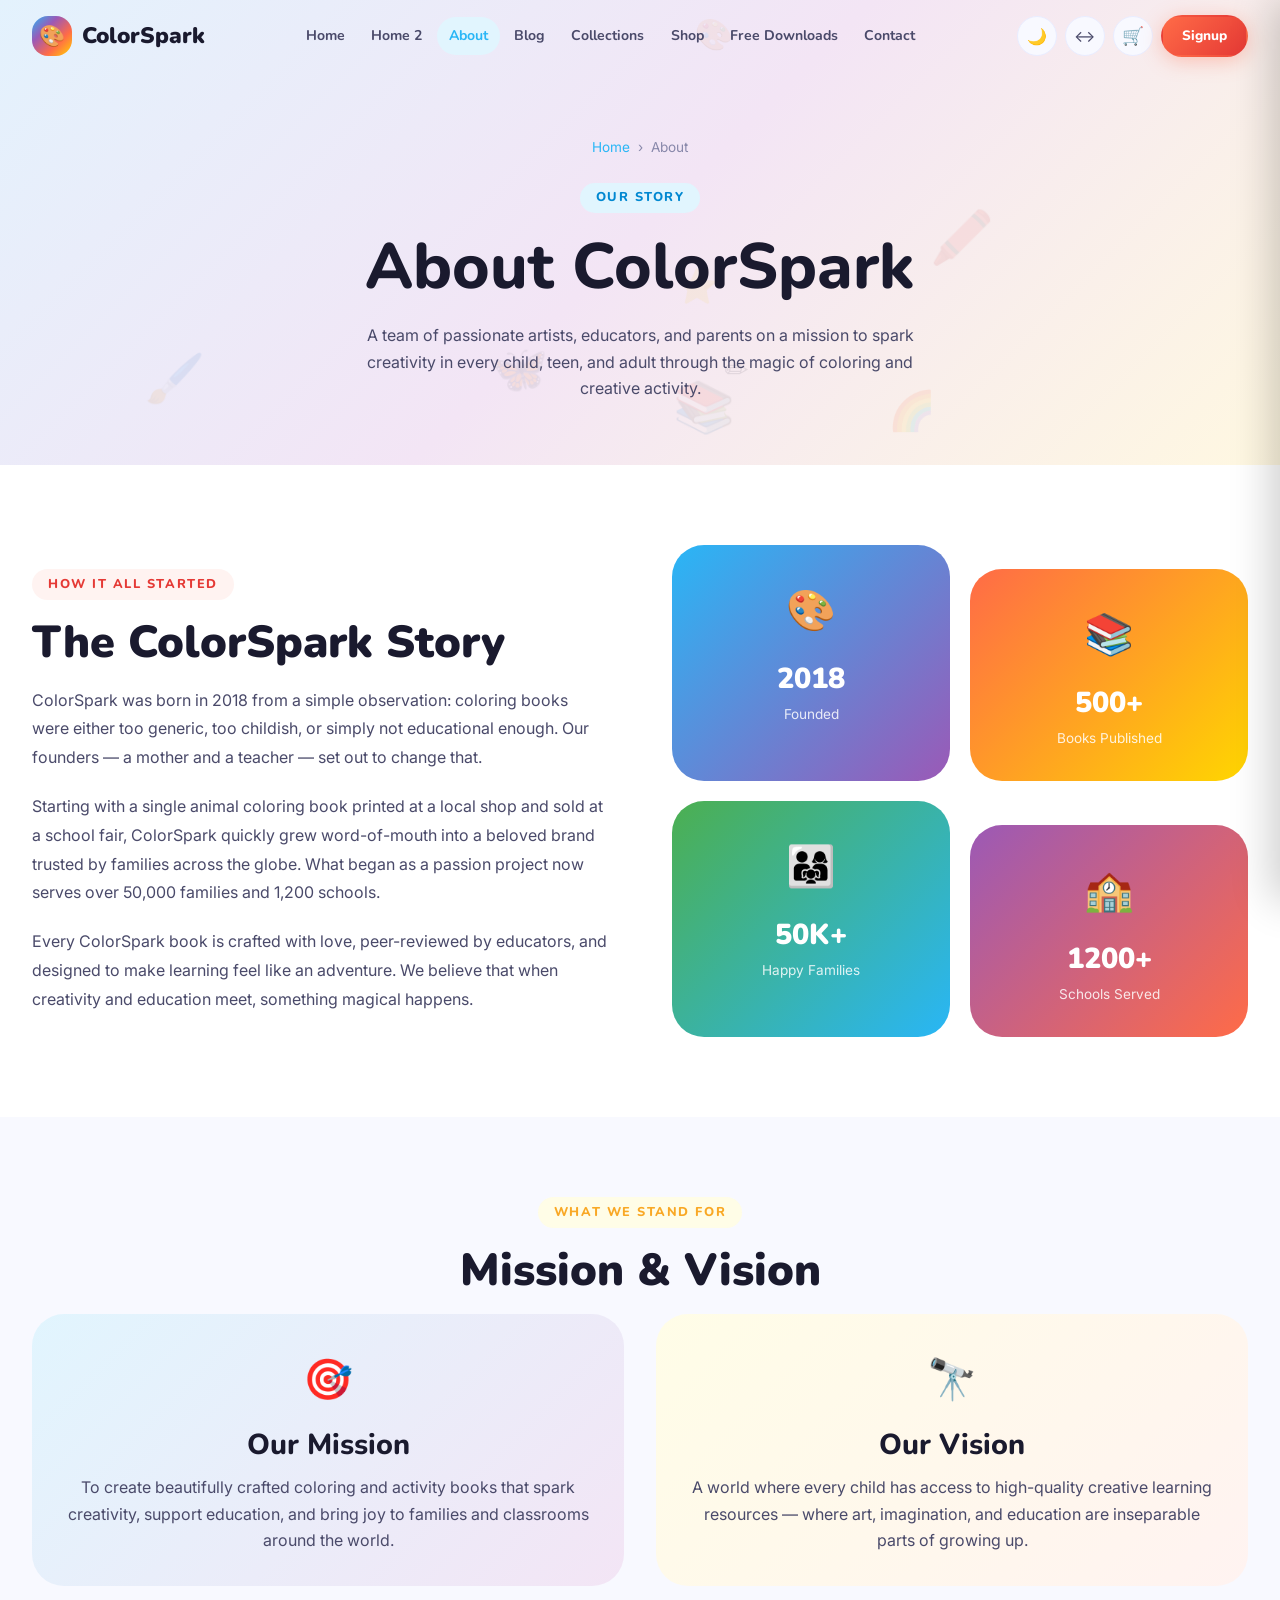
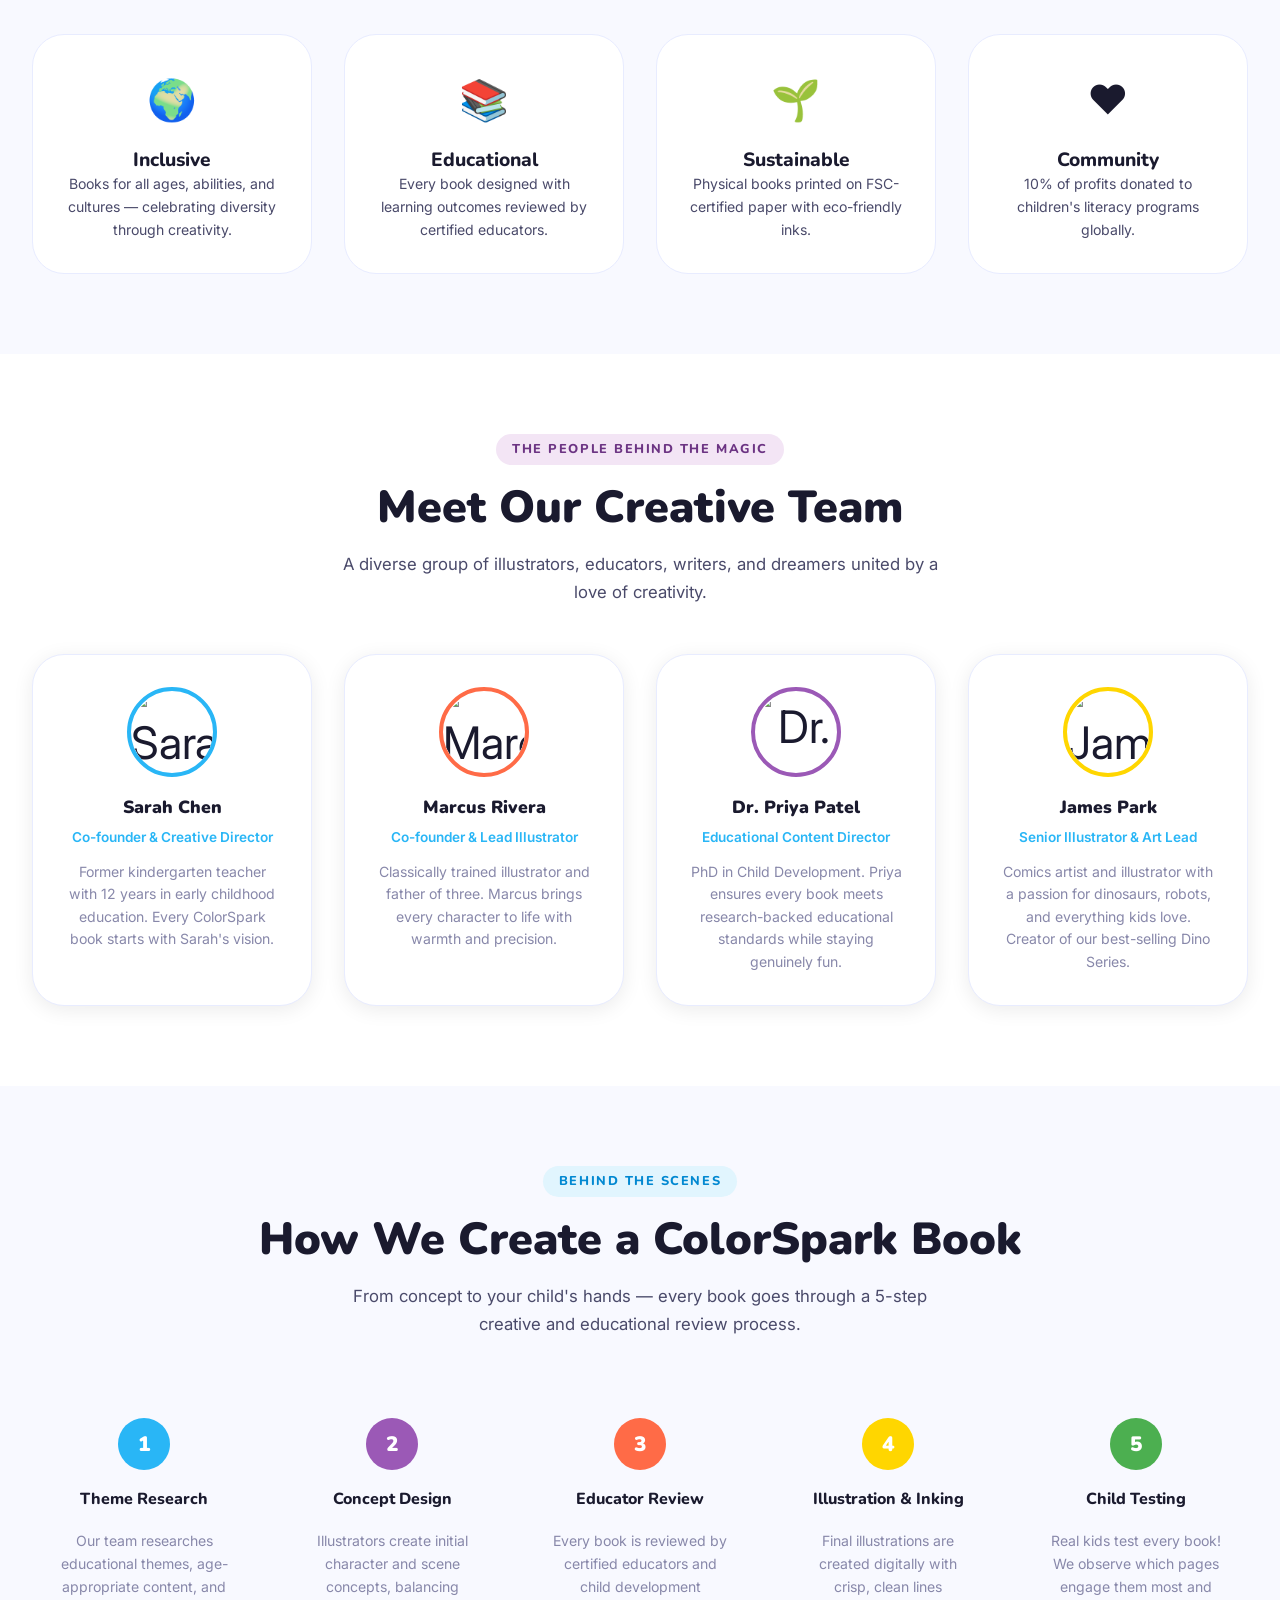
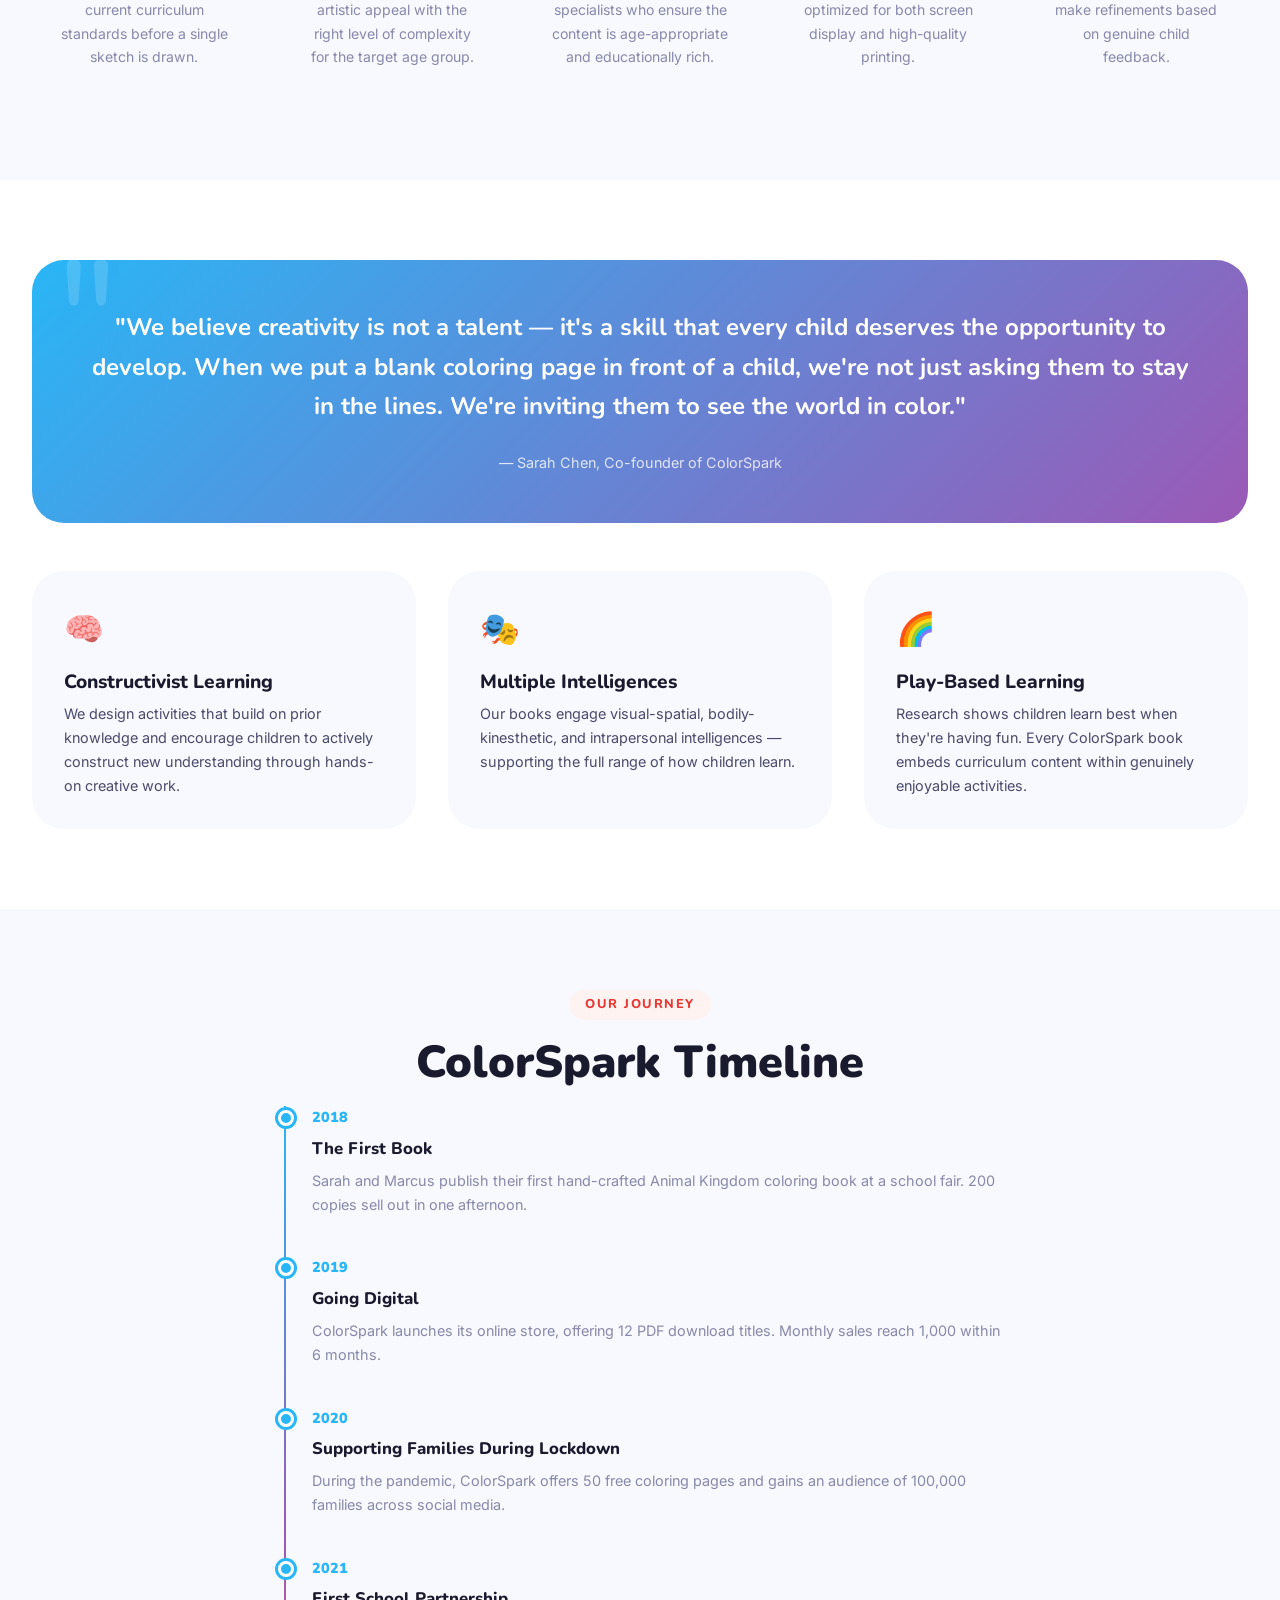
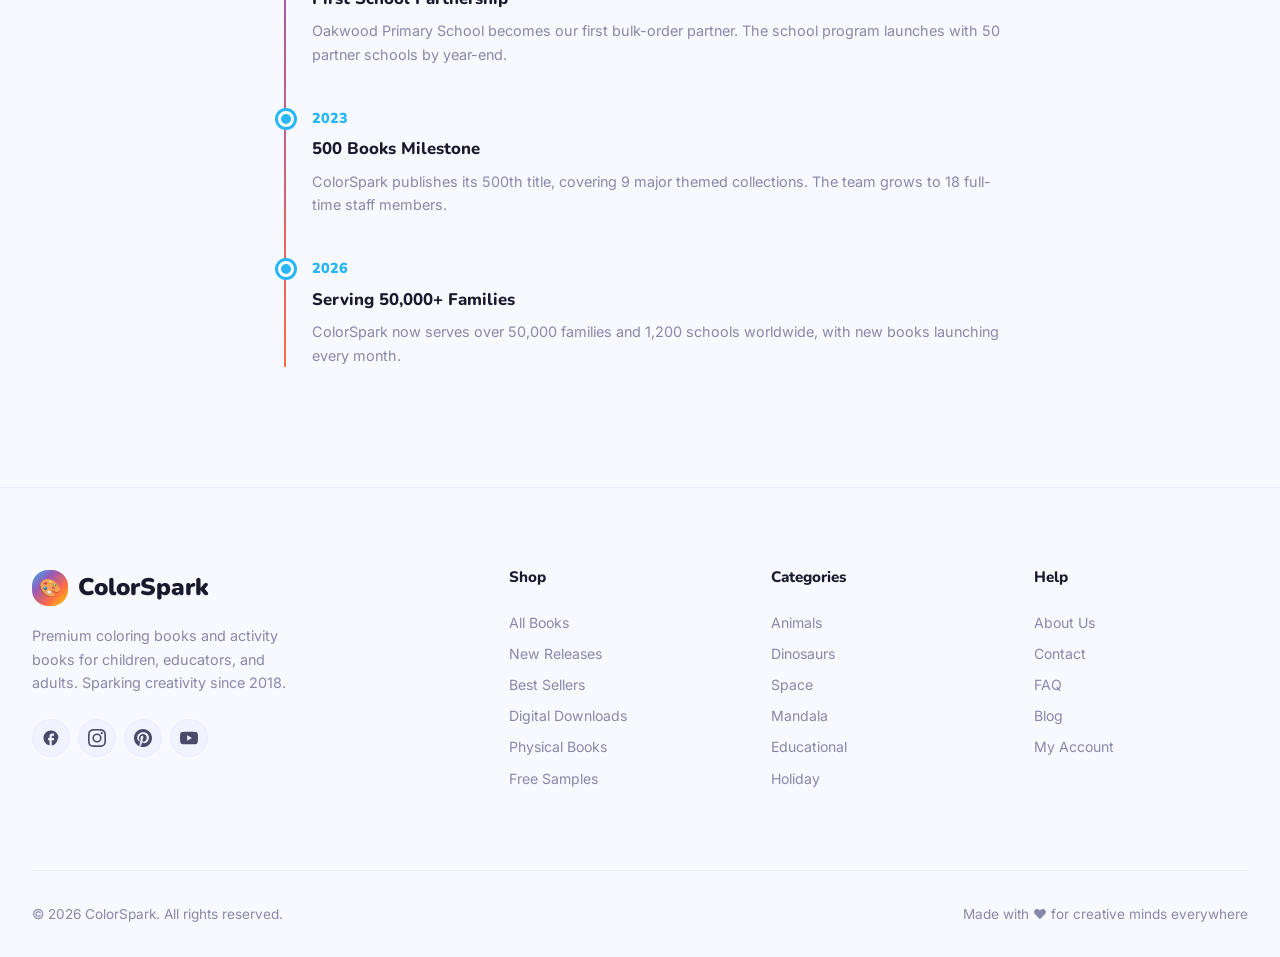
==== commit 1c2b481a: "index" ====
--- a/about.html
+++ b/about.html
@@ -16,7 +16,8 @@
     /* Team card */
     .team-card { background: var(--bg-card); border: 1px solid var(--border); border-radius: var(--radius-xl); padding: 2rem; text-align: center; transition: all var(--transition); box-shadow: var(--shadow-card); }
     .team-card:hover { transform: translateY(-8px); box-shadow: var(--shadow-lg); }
-    .team-avatar { width: 90px; height: 90px; border-radius: 50%; display: flex; align-items: center; justify-content: center; font-size: 2.8rem; margin: 0 auto 1rem; border: 4px solid var(--border); }
+    .team-avatar { width: 90px; height: 90px; border-radius: 50%; display: flex; align-items: center; justify-content: center; font-size: 2.8rem; margin: 0 auto 1rem; border: 4px solid var(--border); overflow: hidden; }
+    .team-avatar img { width: 100%; height: 100%; object-fit: cover; border-radius: 50%; }
     .team-name { font-family: var(--font-heading); font-weight: 900; font-size: 1.1rem; margin-bottom: .25rem; }
     .team-role { font-size: .85rem; color: var(--sky-blue); font-weight: 600; margin-bottom: .75rem; }
     .team-bio { font-size: .88rem; color: var(--text-muted); line-height: 1.6; }
@@ -32,6 +33,31 @@
     .value-card { background: var(--bg-card); border: 1px solid var(--border); border-radius: var(--radius-xl); padding: 2rem; text-align: center; transition: all var(--transition); }
     .value-card:hover { transform: translateY(-4px); box-shadow: var(--shadow-md); }
     .value-icon { font-size: 2.5rem; display: block; margin-bottom: 1rem; }
+
+    /* Mission & Vision specific cards */
+    .value-card.mission-card {
+      background: linear-gradient(135deg, var(--sky-blue-light), var(--purple-light));
+      border: none;
+    }
+    .value-card.vision-card {
+      background: linear-gradient(135deg, var(--yellow-light), var(--coral-light));
+      border: none;
+    }
+    [data-theme="dark"] .value-card.mission-card {
+      background: linear-gradient(135deg, rgba(41, 182, 246, 0.15), rgba(155, 89, 182, 0.15));
+      border: 1px solid var(--border);
+    }
+    [data-theme="dark"] .value-card.vision-card {
+      background: linear-gradient(135deg, rgba(255, 214, 0, 0.1), rgba(255, 107, 71, 0.15));
+      border: 1px solid var(--border);
+    }
+
+    [data-theme="dark"] .value-card.mission-card h3,
+    [data-theme="dark"] .value-card.mission-card p,
+    [data-theme="dark"] .value-card.vision-card h3,
+    [data-theme="dark"] .value-card.vision-card p {
+      color: var(--text-primary);
+    }
     /* Quote block */
     .quote-block { background: linear-gradient(135deg, var(--sky-blue), var(--purple)); border-radius: var(--radius-xl); padding: 3rem; text-align: center; color: #fff; position: relative; overflow: hidden; }
     .quote-block::before { content: '"'; font-size: 10rem; font-family: var(--font-heading); position: absolute; top: -20px; left: 24px; opacity: .15; line-height: 1; }
@@ -79,6 +105,12 @@
     <a href="free-downloads.html" class="nav-link">⬇️ Free Downloads</a>
     <a href="contact.html" class="nav-link">📬 Contact</a>
     <a href="login.html" class="nav-link">🔑 Login</a>
+    <div class="mobile-nav-utils">
+      <button class="control-btn theme-toggle-btn" title="Toggle Dark Mode">🌙</button>
+      <button class="control-btn rtl-toggle-btn" title="Toggle RTL">↔️</button>
+      <button class="nav-icon-btn open-cart-btn" title="Shopping Cart">🛒<span class="cart-count">0</span></button>
+      <a href="login.html" class="btn btn-primary btn-sm" style="flex:1;text-align:center;">Signup</a>
+    </div>
   </div>
 
   <!-- HERO -->
@@ -123,12 +155,12 @@
         <h2 class="section-title">Mission &amp; Vision</h2>
       </div>
       <div class="grid-2" style="gap:2rem;margin-bottom:3rem;">
-        <div class="value-card reveal reveal-delay-1" style="background:linear-gradient(135deg,var(--sky-blue-light),var(--purple-light));border:none;">
+        <div class="value-card mission-card reveal reveal-delay-1">
           <span class="value-icon">🎯</span>
           <h3 style="margin-bottom:.75rem;">Our Mission</h3>
           <p>To create beautifully crafted coloring and activity books that spark creativity, support education, and bring joy to families and classrooms around the world.</p>
         </div>
-        <div class="value-card reveal reveal-delay-2" style="background:linear-gradient(135deg,var(--yellow-light),var(--coral-light));border:none;">
+        <div class="value-card vision-card reveal reveal-delay-2">
           <span class="value-icon">🔭</span>
           <h3 style="margin-bottom:.75rem;">Our Vision</h3>
           <p>A world where every child has access to high-quality creative learning resources — where art, imagination, and education are inseparable parts of growing up.</p>
@@ -153,25 +185,25 @@
       </div>
       <div class="grid-4">
         <div class="team-card reveal reveal-delay-1">
-          <div class="team-avatar" style="background:linear-gradient(135deg,var(--sky-blue-light),var(--purple-light));border-color:var(--sky-blue);">👩</div>
+          <div class="team-avatar" style="border-color:var(--sky-blue);"><img src="https://images.unsplash.com/photo-1573496359142-b8d87734a5a2?auto=format&fit=crop&w=150&h=150&q=80" alt="Sarah Chen"></div>
           <div class="team-name">Sarah Chen</div>
           <div class="team-role">Co-founder & Creative Director</div>
           <div class="team-bio">Former kindergarten teacher with 12 years in early childhood education. Every ColorSpark book starts with Sarah's vision.</div>
         </div>
         <div class="team-card reveal reveal-delay-2">
-          <div class="team-avatar" style="background:linear-gradient(135deg,var(--coral-light),var(--yellow-light));border-color:var(--coral);">👨</div>
+          <div class="team-avatar" style="border-color:var(--coral);"><img src="https://images.unsplash.com/photo-1507003211169-0a1dd7228f2d?auto=format&fit=crop&w=150&h=150&q=80" alt="Marcus Rivera"></div>
           <div class="team-name">Marcus Rivera</div>
           <div class="team-role">Co-founder & Lead Illustrator</div>
           <div class="team-bio">Classically trained illustrator and father of three. Marcus brings every character to life with warmth and precision.</div>
         </div>
         <div class="team-card reveal reveal-delay-3">
-          <div class="team-avatar" style="background:linear-gradient(135deg,var(--purple-light),var(--sky-blue-light));border-color:var(--purple);">👩‍💼</div>
+          <div class="team-avatar" style="border-color:var(--purple);"><img src="https://images.unsplash.com/photo-1580489944761-15a19d654956?auto=format&fit=crop&w=150&h=150&q=80" alt="Dr. Priya Patel"></div>
           <div class="team-name">Dr. Priya Patel</div>
           <div class="team-role">Educational Content Director</div>
           <div class="team-bio">PhD in Child Development. Priya ensures every book meets research-backed educational standards while staying genuinely fun.</div>
         </div>
         <div class="team-card reveal reveal-delay-4">
-          <div class="team-avatar" style="background:linear-gradient(135deg,var(--yellow-light),var(--coral-light));border-color:var(--yellow);">🧑‍🎨</div>
+          <div class="team-avatar" style="border-color:var(--yellow);"><img src="https://images.unsplash.com/photo-1539571696357-5a69c17a67c6?auto=format&fit=crop&w=150&h=150&q=80" alt="James Park"></div>
           <div class="team-name">James Park</div>
           <div class="team-role">Senior Illustrator & Art Lead</div>
           <div class="team-bio">Comics artist and illustrator with a passion for dinosaurs, robots, and everything kids love. Creator of our best-selling Dino Series.</div>
@@ -186,7 +218,7 @@
       <div class="text-center reveal">
         <span class="section-label label-blue">Behind the Scenes</span>
         <h2 class="section-title">How We Create a ColorSpark Book</h2>
-        <p class="section-subtitle">From concept to your child's hands — every book goes through a 6-step creative and educational review process.</p>
+        <p class="section-subtitle">From concept to your child's hands — every book goes through a 5-step creative and educational review process.</p>
       </div>
       <div class="process-wrap">
         <div class="process-card reveal reveal-delay-1">
@@ -213,11 +245,6 @@
           <div class="process-num" style="background:var(--green);">5</div>
           <div class="process-title">Child Testing</div>
           <div class="process-text">Real kids test every book! We observe which pages engage them most and make refinements based on genuine child feedback.</div>
-        </div>
-        <div class="process-card reveal reveal-delay-2">
-          <div class="process-num" style="background:var(--sky-blue-dark);">6</div>
-          <div class="process-title">Publish &amp; Ship</div>
-          <div class="process-text">Once approved, books are published as high-resolution PDFs and printed in our eco-certified printing partner facilities.</div>
         </div>
       </div>
     </div>
@@ -298,7 +325,13 @@
   <footer class="footer">
     <div class="container">
       <div class="footer-grid">
-        <div><div class="footer-logo"><div class="nav-logo-icon" style="width:36px;height:36px;font-size:1.1rem;">🎨</div><span>ColorSpark</span></div><p class="footer-desc">Premium coloring books for creative minds.</p><div class="footer-social">
+        <div>
+          <div class="footer-logo">
+            <div class="nav-logo-icon" style="width:36px;height:36px;font-size:1.1rem;">🎨</div>
+            <span>ColorSpark</span>
+          </div>
+          <p class="footer-desc">Premium coloring books and activity books for children, educators, and adults. Sparking creativity since 2018.</p>
+          <div class="footer-social">
             <a href="#" class="social-btn" title="Facebook">
               <svg viewBox="0 0 24 24" width="18" height="18" fill="currentColor"><path d="M22 12c0-5.52-4.48-10-10-10S2 6.48 2 12c0 4.84 3.44 8.87 8 9.8V15H8v-3h2V9.5C10 7.57 11.57 6 13.5 6H16v3h-2c-.55 0-1 .45-1 1v2h3v3h-3v6.95c4.56-.93 8-4.96 8-9.75z"/></svg>
             </a>
@@ -311,12 +344,45 @@
             <a href="#" class="social-btn" title="YouTube">
               <svg viewBox="0 0 24 24" width="18" height="18" fill="currentColor"><path d="M23.498 6.163a3.003 3.003 0 00-2.11-2.11C19.518 3.545 12 3.545 12 3.545s-7.518 0-9.388.508a3.003 3.003 0 00-2.11 2.11C0 8.033 0 12 0 12s0 3.967.502 5.837a3.003 3.003 0 002.11 2.11c1.87.508 9.388.508 9.388.508s7.518 0 9.388-.508a3.003 3.003 0 002.11-2.11C24 15.967 24 12 24 12s0-3.967-.502-5.837zM9.545 15.568V8.432L15.818 12l-6.273 3.568z"/></svg>
             </a>
-          </div></div>
-        <div class="footer-col"><h5>Shop</h5><div class="footer-links"><a href="shop.html" class="footer-link">All Books</a><a href="free-downloads.html" class="footer-link">Free Downloads</a></div></div>
-        <div class="footer-col"><h5>About</h5><div class="footer-links"><a href="about.html" class="footer-link">Our Story</a><a href="about.html" class="footer-link">Team</a><a href="blog.html" class="footer-link">Blog</a></div></div>
-        <div class="footer-col"><h5>Help</h5><div class="footer-links"><a href="contact.html#faq-section" class="footer-link">FAQ</a><a href="contact.html" class="footer-link">Contact</a><a href="login.html" class="footer-link">Login</a></div></div>
-      </div>
-      <div class="footer-bottom"><span>© 2026 ColorSpark.</span></div>
+          </div>
+        </div>
+        <div class="footer-col">
+          <h5>Shop</h5>
+          <div class="footer-links">
+            <a href="shop.html" class="footer-link">All Books</a>
+            <a href="shop.html" class="footer-link">New Releases</a>
+            <a href="shop.html" class="footer-link">Best Sellers</a>
+            <a href="shop.html" class="footer-link">Digital Downloads</a>
+            <a href="shop.html" class="footer-link">Physical Books</a>
+            <a href="free-downloads.html" class="footer-link">Free Samples</a>
+          </div>
+        </div>
+        <div class="footer-col">
+          <h5>Categories</h5>
+          <div class="footer-links">
+            <a href="collections.html" class="footer-link">Animals</a>
+            <a href="collections.html" class="footer-link">Dinosaurs</a>
+            <a href="collections.html" class="footer-link">Space</a>
+            <a href="collections.html" class="footer-link">Mandala</a>
+            <a href="collections.html" class="footer-link">Educational</a>
+            <a href="collections.html" class="footer-link">Holiday</a>
+          </div>
+        </div>
+        <div class="footer-col">
+          <h5>Help</h5>
+          <div class="footer-links">
+            <a href="about.html" class="footer-link">About Us</a>
+            <a href="contact.html" class="footer-link">Contact</a>
+            <a href="contact.html#faq-section" class="footer-link">FAQ</a>
+            <a href="blog.html" class="footer-link">Blog</a>
+            <a href="login.html" class="footer-link">My Account</a>
+          </div>
+        </div>
+      </div>
+      <div class="footer-bottom">
+        <span>© 2026 ColorSpark. All rights reserved.</span>
+        <span>Made with ❤️ for creative minds everywhere</span>
+      </div>
     </div>
   </footer>
 
--- a/css/style.css
+++ b/css/style.css
@@ -92,6 +92,18 @@
   --text-secondary: #AAAACC;
   --text-muted:     #6666AA;
   --grad-hero:  linear-gradient(135deg, #0D1B2A 0%, #1A0D2E 50%, #2A1800 100%);
+
+  /* Light color variants (used as card/badge backgrounds) */
+  --sky-blue-light:  rgba(41, 182, 246, 0.15);
+  --yellow-light:    rgba(255, 214, 0, 0.15);
+  --coral-light:     rgba(255, 107, 71, 0.15);
+  --purple-light:    rgba(155, 89, 182, 0.15);
+
+  /* Dark color variants (used as badge text/accents) */
+  --sky-blue-dark:   #29B6F6;
+  --yellow-dark:     #FFD600;
+  --coral-dark:      #FF6B47;
+  --purple-dark:     #D7BDE2;
 }
 
 /* ── Reset & Base ─────────────────────────────────────────── */
@@ -148,10 +160,6 @@
 .label-coral  { background: var(--coral-light); color: var(--coral-dark); }
 .label-purple { background: var(--purple-light); color: var(--purple-dark); }
 
-[data-theme="dark"] .label-blue   { background: rgba(41,182,246,0.15); }
-[data-theme="dark"] .label-yellow { background: rgba(255,214,0,0.15); }
-[data-theme="dark"] .label-coral  { background: rgba(255,107,71,0.15); }
-[data-theme="dark"] .label-purple { background: rgba(155,89,182,0.15); }
 
 .section-title {
   font-family: var(--font-heading);
@@ -329,7 +337,7 @@
   justify-content: center;
   gap: 0.15rem;
   flex: 1;
-  flex-wrap: wrap;
+  flex-wrap: nowrap;
 }
 
 .nav-link {
@@ -769,16 +777,29 @@
   overflow: hidden;
   transition: all var(--transition);
   box-shadow: var(--shadow-card);
+  display: flex;
+  flex-direction: column;
+  min-width: 0; /* prevent grid blowout */
+  width: 100%;
 }
 .blog-card:hover { transform: translateY(-6px); box-shadow: var(--shadow-lg); }
 .blog-img {
   aspect-ratio: 16/9;
   overflow: hidden;
   background: var(--bg-soft);
+  flex-shrink: 0;
 }
 .blog-img img { width: 100%; height: 100%; object-fit: cover; transition: transform 0.5s; }
 .blog-card:hover .blog-img img { transform: scale(1.08); }
-.blog-info { padding: var(--space-xl); }
+.blog-info {
+  padding: var(--space-xl);
+  display: flex;
+  flex-direction: column;
+  flex: 1;
+  min-width: 0;
+  overflow: hidden;
+  word-break: break-word;
+}
 .blog-category {
   font-family: var(--font-heading);
   font-size: 0.75rem;
@@ -796,9 +817,32 @@
   margin-bottom: 0.5rem;
   color: var(--text-primary);
   transition: color var(--transition);
+  word-break: break-word;
 }
 .blog-card:hover .blog-title { color: var(--sky-blue); }
-.blog-meta { font-size: 0.8rem; color: var(--text-muted); display: flex; gap: 1rem; }
+.blog-meta { font-size: 0.8rem; color: var(--text-muted); display: flex; gap: 1rem; flex-wrap: wrap; margin-top: auto; padding-top: 0.75rem; }
+.blog-read-btn {
+  display: inline-flex;
+  align-items: center;
+  gap: 0.35rem;
+  margin-top: 1rem;
+  padding: 0.55rem 1.25rem;
+  border-radius: var(--radius-full);
+  background: var(--coral);
+  color: #fff;
+  font-family: var(--font-heading);
+  font-weight: 800;
+  font-size: 0.85rem;
+  transition: all var(--transition);
+  width: fit-content;
+}
+.blog-read-btn:hover { background: var(--coral-dark); transform: translateX(3px); color: #fff; }
+
+/* Mobile blog grid fix */
+@media (max-width: 700px) {
+  .grid-2 { grid-template-columns: 1fr !important; }
+  .blog-card { max-width: 100%; }
+}
 
 /* ── Forms ────────────────────────────────────────────────── */
 .form-group { display: flex; flex-direction: column; gap: 0.4rem; margin-bottom: var(--space-lg); }
@@ -1167,6 +1211,7 @@
 .breadcrumb a:hover { text-decoration: underline; }
 
 /* ── Download Card ────────────────────────────────────────── */
+/* ── Download Card ────────────────────────────────────────── */
 .download-card {
   background: var(--bg-card);
   border: 1px solid var(--border);
@@ -1174,32 +1219,174 @@
   overflow: hidden;
   transition: all var(--transition);
   box-shadow: var(--shadow-card);
-}
-.download-card:hover { transform: translateY(-6px); box-shadow: var(--shadow-lg); border-color: var(--green); }
+  display: flex;
+  flex-direction: column;
+  height: 100%;
+}
+.download-card:hover { transform: translateY(-6px); box-shadow: var(--shadow-lg); border-color: var(--sky-blue); }
 .download-preview {
-  aspect-ratio: 3/4;
+  aspect-ratio: 4/5;
   background: var(--bg-soft);
   display: flex; align-items: center; justify-content: center;
-  font-size: 4rem;
   position: relative;
   overflow: hidden;
-}
-.download-info { padding: var(--space-lg); }
-.download-title { font-family: var(--font-heading); font-weight: 800; font-size: 1rem; margin-bottom: 0.3rem; }
-.download-meta { font-size: 0.8rem; color: var(--text-muted); margin-bottom: var(--space-md); }
-.download-btn {
-  width: 100%;
-  padding: 0.6rem;
-  border-radius: var(--radius-full);
-  background: linear-gradient(135deg, var(--green) 0%, #2E7D32 100%);
-  color: #fff;
+  padding: 1.5rem;
+}
+.download-info {
+  padding: var(--space-lg);
+  display: flex;
+  flex-direction: column;
+  flex-grow: 1;
+}
+.download-title {
   font-family: var(--font-heading);
   font-weight: 800;
-  font-size: 0.88rem;
-  display: flex; align-items: center; justify-content: center; gap: 0.4rem;
-  transition: all var(--transition);
-}
-.download-btn:hover { box-shadow: 0 6px 20px rgba(76,175,80,0.4); }
+  font-size: 1.05rem;
+  margin-bottom: 0.3rem;
+  color: var(--text-primary);
+  line-height: 1.35;
+}
+.download-meta {
+  font-size: 0.8rem;
+  color: var(--text-muted);
+  margin-bottom: var(--space-md);
+  margin-top: auto; /* forces buttons to bottom */
+}
+.download-footer-split {
+  display: flex;
+  gap: 0.5rem;
+  align-items: center;
+  margin-top: 0.5rem;
+}
+.download-btn-split {
+  flex: 1;
+  padding: 0.65rem 1rem;
+  border-radius: var(--radius-lg);
+  font-family: var(--font-heading);
+  font-weight: 800;
+  font-size: 0.85rem;
+  display: flex;
+  align-items: center;
+  justify-content: center;
+  gap: 0.4rem;
+  transition: all var(--transition);
+  border: none;
+  color: #fff;
+}
+.download-quick-preview-btn {
+  width: 38px;
+  height: 38px;
+  border-radius: 50%;
+  display: flex;
+  align-items: center;
+  justify-content: center;
+  transition: all var(--transition);
+  flex-shrink: 0;
+  border: none;
+  background: var(--bg-soft);
+  color: var(--text-secondary);
+}
+.download-quick-preview-btn:hover {
+  background: var(--sky-blue-light);
+  color: var(--sky-blue);
+}
+
+/* Worksheet Theme Colors */
+.download-card.theme-blue .download-btn-split {
+  background: #0288D1;
+}
+.download-card.theme-blue .download-btn-split:hover {
+  background: #01579B;
+}
+
+.download-card.theme-orange .download-btn-split {
+  background: #F57C00;
+}
+.download-card.theme-orange .download-btn-split:hover {
+  background: #E65100;
+}
+
+.download-card.theme-green .download-btn-split {
+  background: #388E3C;
+}
+.download-card.theme-green .download-btn-split:hover {
+  background: #1B5E20;
+}
+
+.download-card.theme-purple .download-btn-split {
+  background: #7B1FA2;
+}
+.download-card.theme-purple .download-btn-split:hover {
+  background: #4A148C;
+}
+
+/* Worksheet Inside Paper Mockup Styling */
+.worksheet-mockup {
+  width: 85%;
+  height: 90%;
+  background: #ffffff;
+  border-radius: 6px;
+  box-shadow: 0 10px 25px rgba(0,0,0,0.12), 0 3px 10px rgba(0,0,0,0.06);
+  border: 1px solid rgba(0,0,0,0.06);
+  display: flex;
+  flex-direction: column;
+  padding: 10px 8px;
+  transform: rotate(-1.5deg);
+  transition: transform 0.3s ease;
+  z-index: 2;
+}
+.download-card:hover .worksheet-mockup {
+  transform: scale(1.04) rotate(0deg);
+}
+.worksheet-title {
+  font-family: var(--font-heading);
+  font-size: 0.62rem;
+  font-weight: 800;
+  color: #1a1a2e;
+  text-align: center;
+  margin-bottom: 2px;
+  border-bottom: 1.5px solid #eaeaea;
+  padding-bottom: 2px;
+}
+.worksheet-subtitle {
+  font-size: 0.45rem;
+  color: #666680;
+  text-align: center;
+  font-weight: 700;
+  margin-bottom: 6px;
+}
+.worksheet-content {
+  flex-grow: 1;
+  display: flex;
+  flex-direction: column;
+  gap: 5px;
+}
+.worksheet-row {
+  display: flex;
+  align-items: center;
+  justify-content: space-between;
+  border: 1px dashed #cccccc;
+  border-radius: 4px;
+  padding: 3px 6px;
+  background: #fafafa;
+}
+.worksheet-dot-line {
+  flex-grow: 1;
+  border-bottom: 1.2px dashed #999999;
+  margin: 0 6px;
+  height: 2px;
+}
+.worksheet-doodle {
+  width: 14px;
+  height: 14px;
+  object-fit: contain;
+}
+.worksheet-item-num {
+  font-size: 0.6rem;
+  font-weight: 900;
+  color: #0288D1;
+}
+
 
 /* ── Gallery ──────────────────────────────────────────────── */
 .gallery-grid {
@@ -1385,9 +1572,23 @@
 .toast.show { transform: translateY(0); opacity: 1; }
 
 /* ── Responsive ───────────────────────────────────────────── */
+@media (max-width: 1200px) {
+  /* Tighten nav links so all 8 fit on one line at narrower desktops */
+  .nav-link { font-size: 0.82rem; padding: 0.4rem 0.55rem; }
+  .nav-container { gap: var(--space-md); }
+  .nav-logo { font-size: 1.2rem; }
+  .nav-logo-icon { width: 36px; height: 36px; font-size: 1.1rem; }
+}
 @media (max-width: 1100px) {
   .footer-grid { grid-template-columns: 1fr 1fr; }
   .grid-4 { grid-template-columns: repeat(2, 1fr); }
+}
+@media (max-width: 1024px) {
+  .nav-link { font-size: 0.78rem; padding: 0.35rem 0.45rem; }
+  .nav-links { gap: 0; }
+  .nav-actions .control-btn { width: 36px; height: 36px; font-size: 0.9rem; }
+  .nav-actions .nav-icon-btn { width: 36px; height: 36px; font-size: 1rem; }
+  .nav-actions .btn-sm { padding: 0.5rem 1rem; font-size: 0.82rem; }
 }
 @media (max-width: 900px) {
   .nav-links { display: none; }
@@ -1396,7 +1597,36 @@
   .grid-2 { grid-template-columns: 1fr; }
   .form-row { grid-template-columns: 1fr; }
   .cart-drawer { width: 100%; max-width: 420px; }
-}
+  /* Hide control buttons from header on mobile — they go in mobile-nav */
+  .nav-actions .control-btn,
+  .nav-actions .nav-icon-btn { display: none; }
+}
+
+/* Mobile nav utility row (theme / RTL / cart) */
+.mobile-nav-utils {
+  display: flex;
+  align-items: center;
+  gap: 0.6rem;
+  padding: 0.75rem 1rem;
+  border-top: 1px solid var(--border);
+  margin-top: 0.5rem;
+  flex-wrap: wrap;
+}
+.mobile-nav-utils .control-btn,
+.mobile-nav-utils .nav-icon-btn {
+  width: 42px; height: 42px;
+  border-radius: 50%;
+  background: var(--bg-soft);
+  border: 1.5px solid var(--border);
+  display: flex; align-items: center; justify-content: center;
+  font-size: 1.1rem;
+  color: var(--text-secondary);
+  transition: all var(--transition);
+  position: relative;
+}
+.mobile-nav-utils .control-btn:hover { background: var(--yellow); color: var(--text-primary); border-color: var(--yellow); }
+.mobile-nav-utils .nav-icon-btn:hover { background: var(--sky-blue); border-color: var(--sky-blue); color: #fff; }
+.mobile-nav-utils .btn { flex: 1; justify-content: center; text-align: center; }
 @media (max-width: 600px) {
   .container { padding-inline: var(--space-lg); }
   .section { padding-block: var(--space-2xl); }
@@ -1414,3 +1644,98 @@
   display: none !important;
 }
 
+/* Book Cover Mockup */
+.book-cover-mockup { width: 100%; height: 100%; position: relative; display: flex; flex-direction: column; align-items: center; justify-content: space-between; padding: 1.5rem 1rem; color: #fff; font-family: var(--font-heading); border-radius: var(--radius-md) 0 0 var(--radius-md); box-shadow: inset 8px 0 10px rgba(0,0,0,0.2), 4px 4px 15px rgba(0,0,0,0.15); overflow: hidden; transition: all var(--transition); }
+.book-cover-spine { position: absolute; left: 0; top: 0; bottom: 0; width: 12px; background: linear-gradient(90deg, rgba(0,0,0,0.25) 0%, rgba(255,255,255,0.15) 50%, rgba(0,0,0,0.25) 100%); border-right: 1px solid rgba(0,0,0,0.15); z-index: 3; }
+.book-cover-title { font-weight: 900; font-size: 0.95rem; text-align: center; line-height: 1.25; text-shadow: 1px 1px 3px rgba(0,0,0,0.4); z-index: 2; margin-left: 8px; }
+.book-cover-graphic { font-size: 3.5rem; z-index: 2; filter: drop-shadow(2px 4px 6px rgba(0,0,0,0.2)); transition: transform var(--transition); }
+.product-card:hover .book-cover-graphic { transform: scale(1.15) rotate(-6deg); }
+.book-cover-footer { font-size: 0.65rem; font-weight: 800; text-transform: uppercase; letter-spacing: 0.12em; opacity: 0.95; z-index: 2; background: rgba(255,255,255,0.25); padding: 2px 10px; border-radius: 99px; backdrop-filter: blur(4px); }
+
+/* ── Split Button Footer Styles ───────────────────────────── */
+.product-card-footer {
+  display: flex;
+  gap: 0.5rem;
+  align-items: center;
+  margin-top: 0.85rem;
+}
+.product-add-btn-split {
+  flex: 1;
+  padding: 0.65rem 1rem;
+  border-radius: var(--radius-lg);
+  font-family: var(--font-heading);
+  font-weight: 800;
+  font-size: 0.85rem;
+  display: flex;
+  align-items: center;
+  justify-content: center;
+  gap: 0.4rem;
+  transition: all var(--transition);
+  border: none;
+}
+.product-quick-view-btn {
+  width: 38px;
+  height: 38px;
+  border-radius: 50%;
+  display: flex;
+  align-items: center;
+  justify-content: center;
+  transition: all var(--transition);
+  flex-shrink: 0;
+  border: none;
+  font-size: 1rem;
+}
+
+/* Theme overrides */
+.product-card.theme-purple .product-add-btn-split {
+  background: var(--purple-light);
+  color: var(--purple-dark);
+}
+.product-card.theme-purple .product-add-btn-split:hover {
+  background: var(--purple);
+  color: #fff;
+}
+.product-card.theme-purple .product-quick-view-btn {
+  background: var(--purple-light);
+  color: var(--purple-dark);
+}
+.product-card.theme-purple .product-quick-view-btn:hover {
+  background: var(--purple);
+  color: #fff;
+}
+
+.product-card.theme-blue .product-add-btn-split {
+  background: var(--sky-blue-light);
+  color: var(--sky-blue-dark);
+}
+.product-card.theme-blue .product-add-btn-split:hover {
+  background: var(--sky-blue);
+  color: #fff;
+}
+.product-card.theme-blue .product-quick-view-btn {
+  background: var(--sky-blue-light);
+  color: var(--sky-blue-dark);
+}
+.product-card.theme-blue .product-quick-view-btn:hover {
+  background: var(--sky-blue);
+  color: #fff;
+}
+
+.product-card.theme-coral .product-add-btn-split {
+  background: var(--coral-light);
+  color: var(--coral-dark);
+}
+.product-card.theme-coral .product-add-btn-split:hover {
+  background: var(--coral);
+  color: #fff;
+}
+.product-card.theme-coral .product-quick-view-btn {
+  background: var(--coral-light);
+  color: var(--coral-dark);
+}
+.product-card.theme-coral .product-quick-view-btn:hover {
+  background: var(--coral);
+  color: #fff;
+}
+
+
